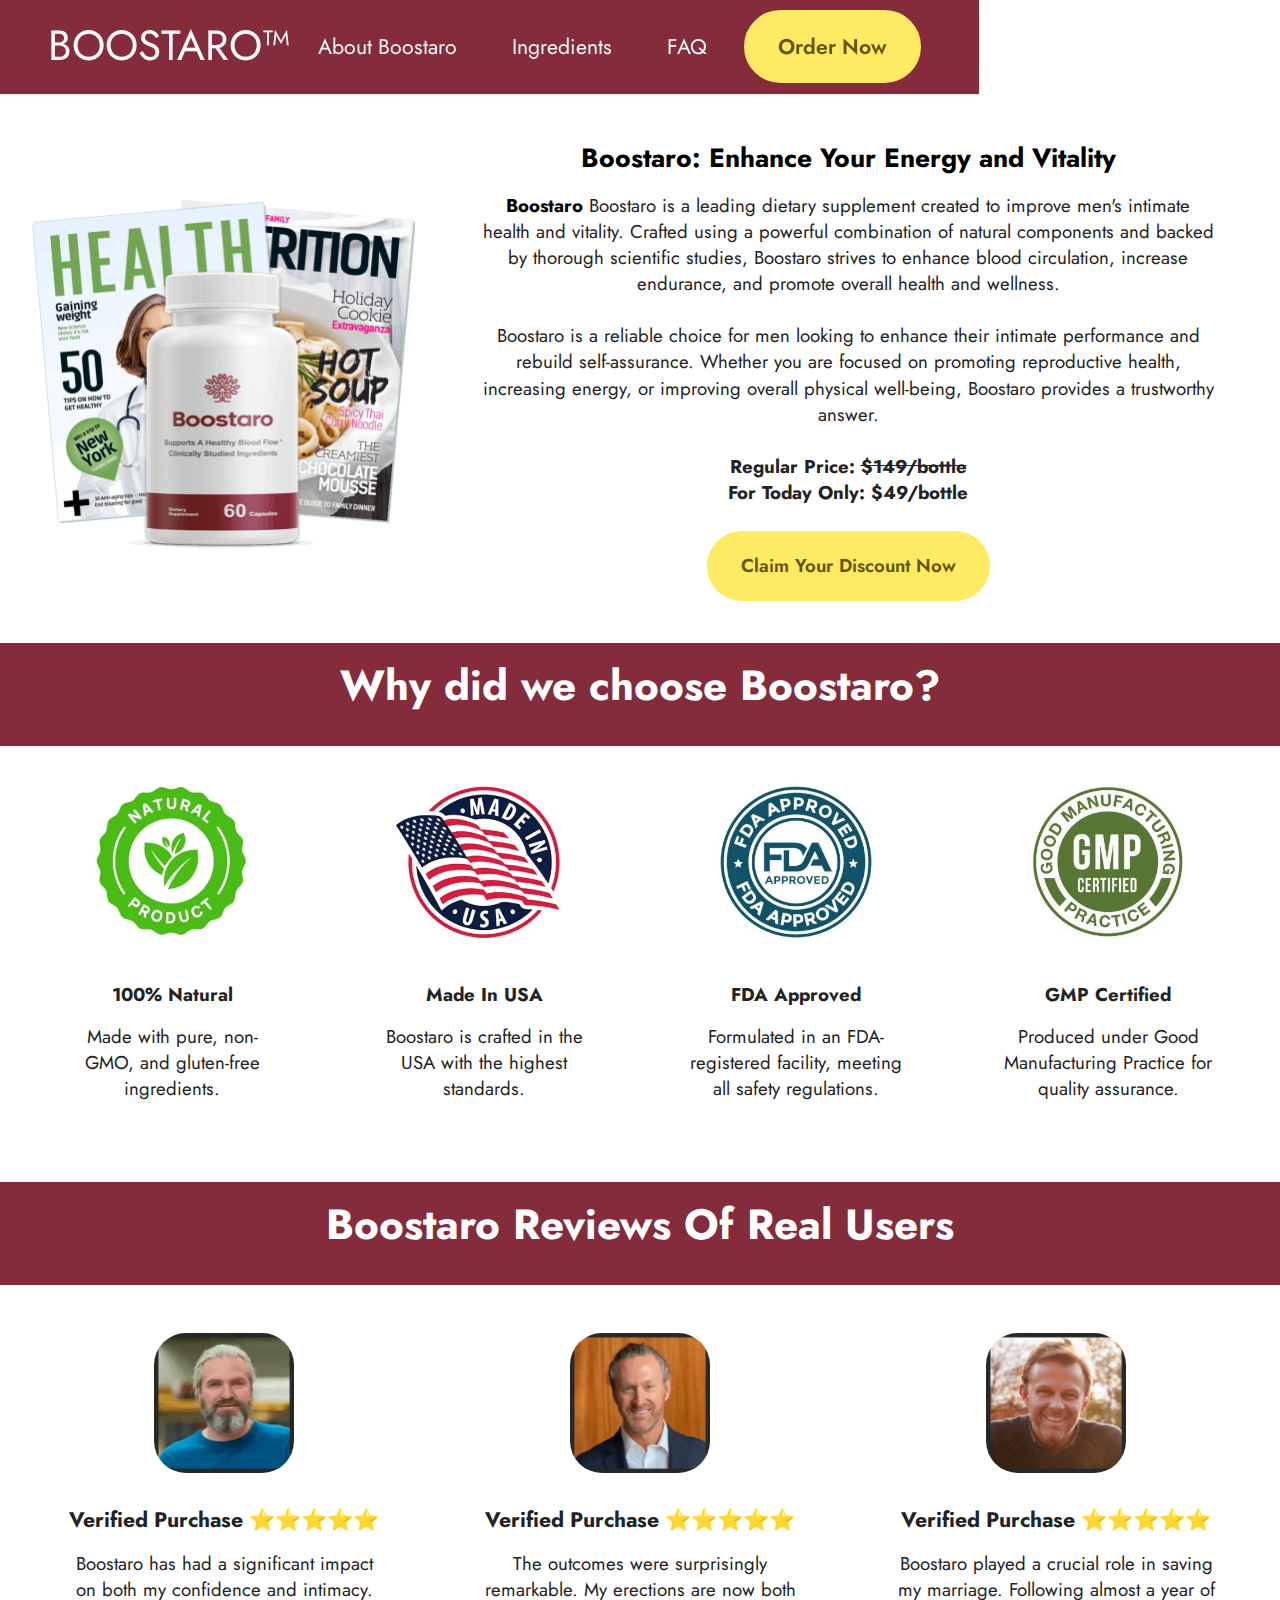
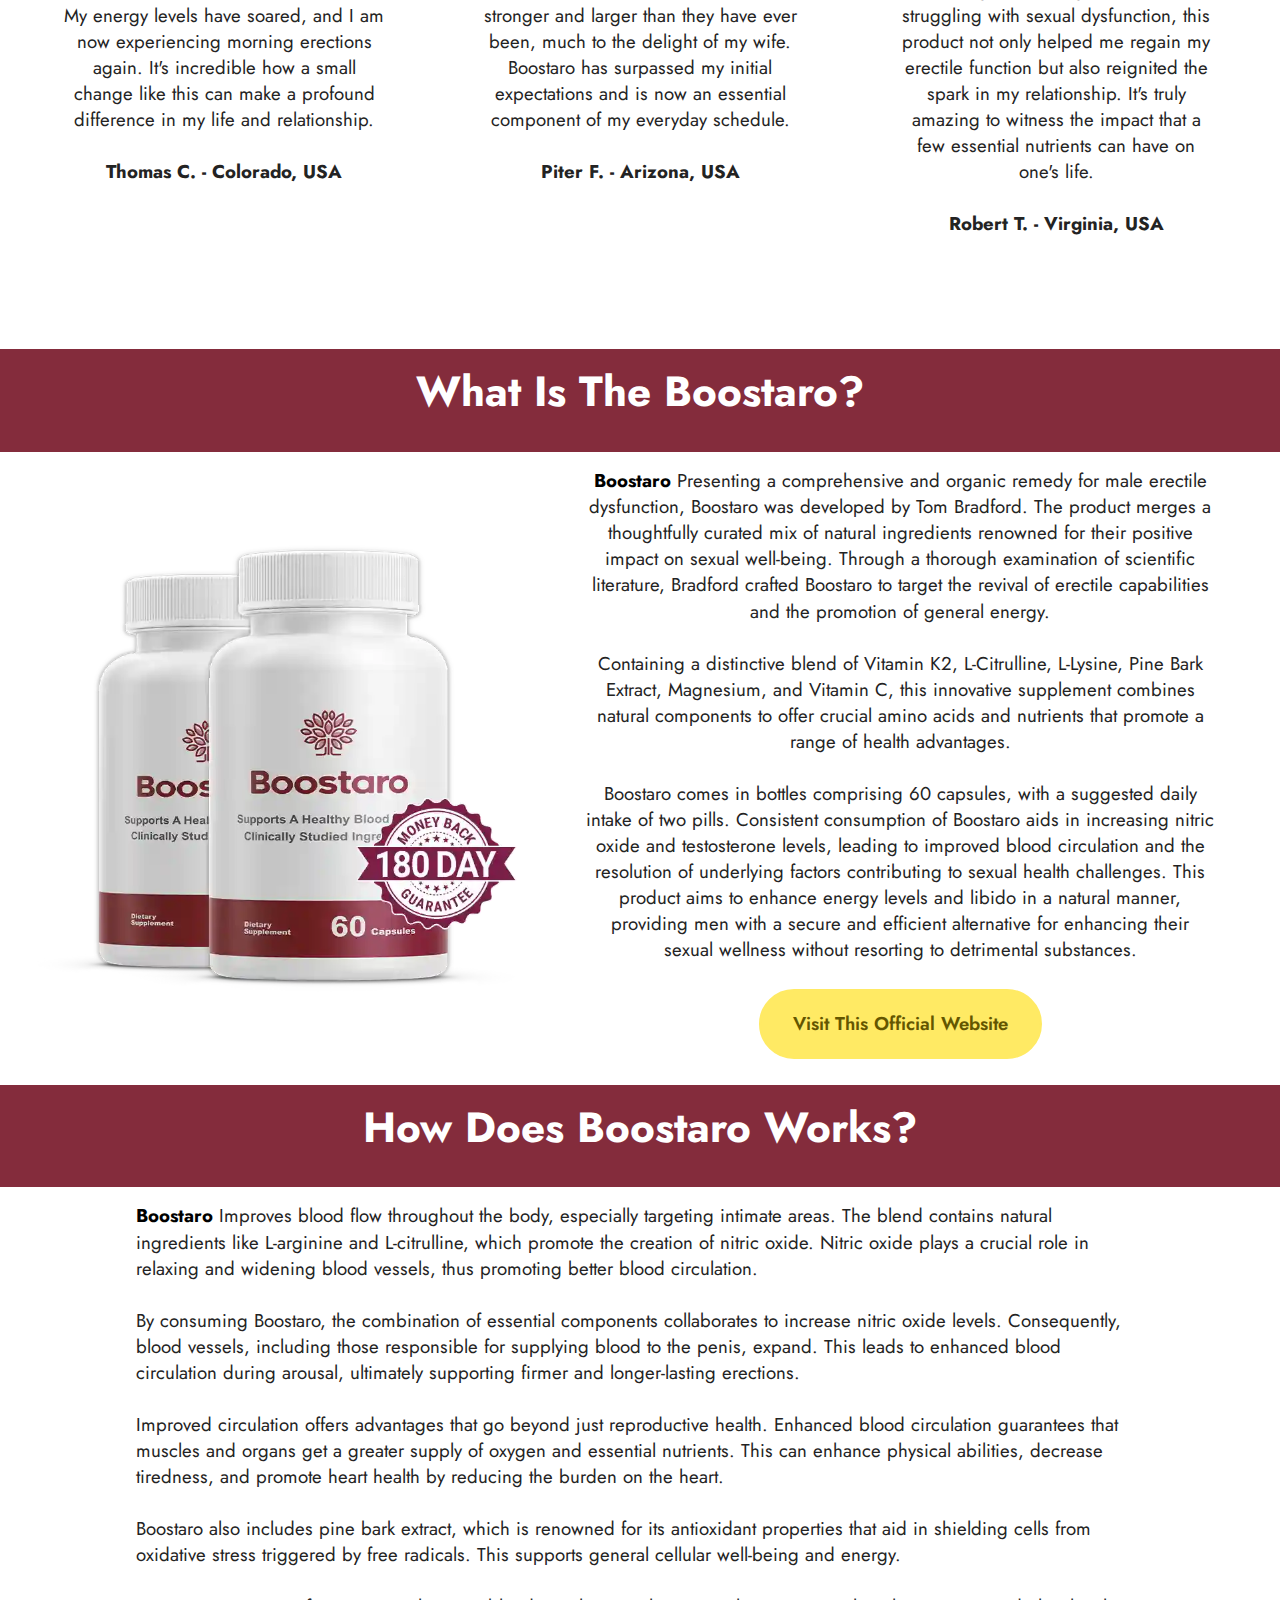
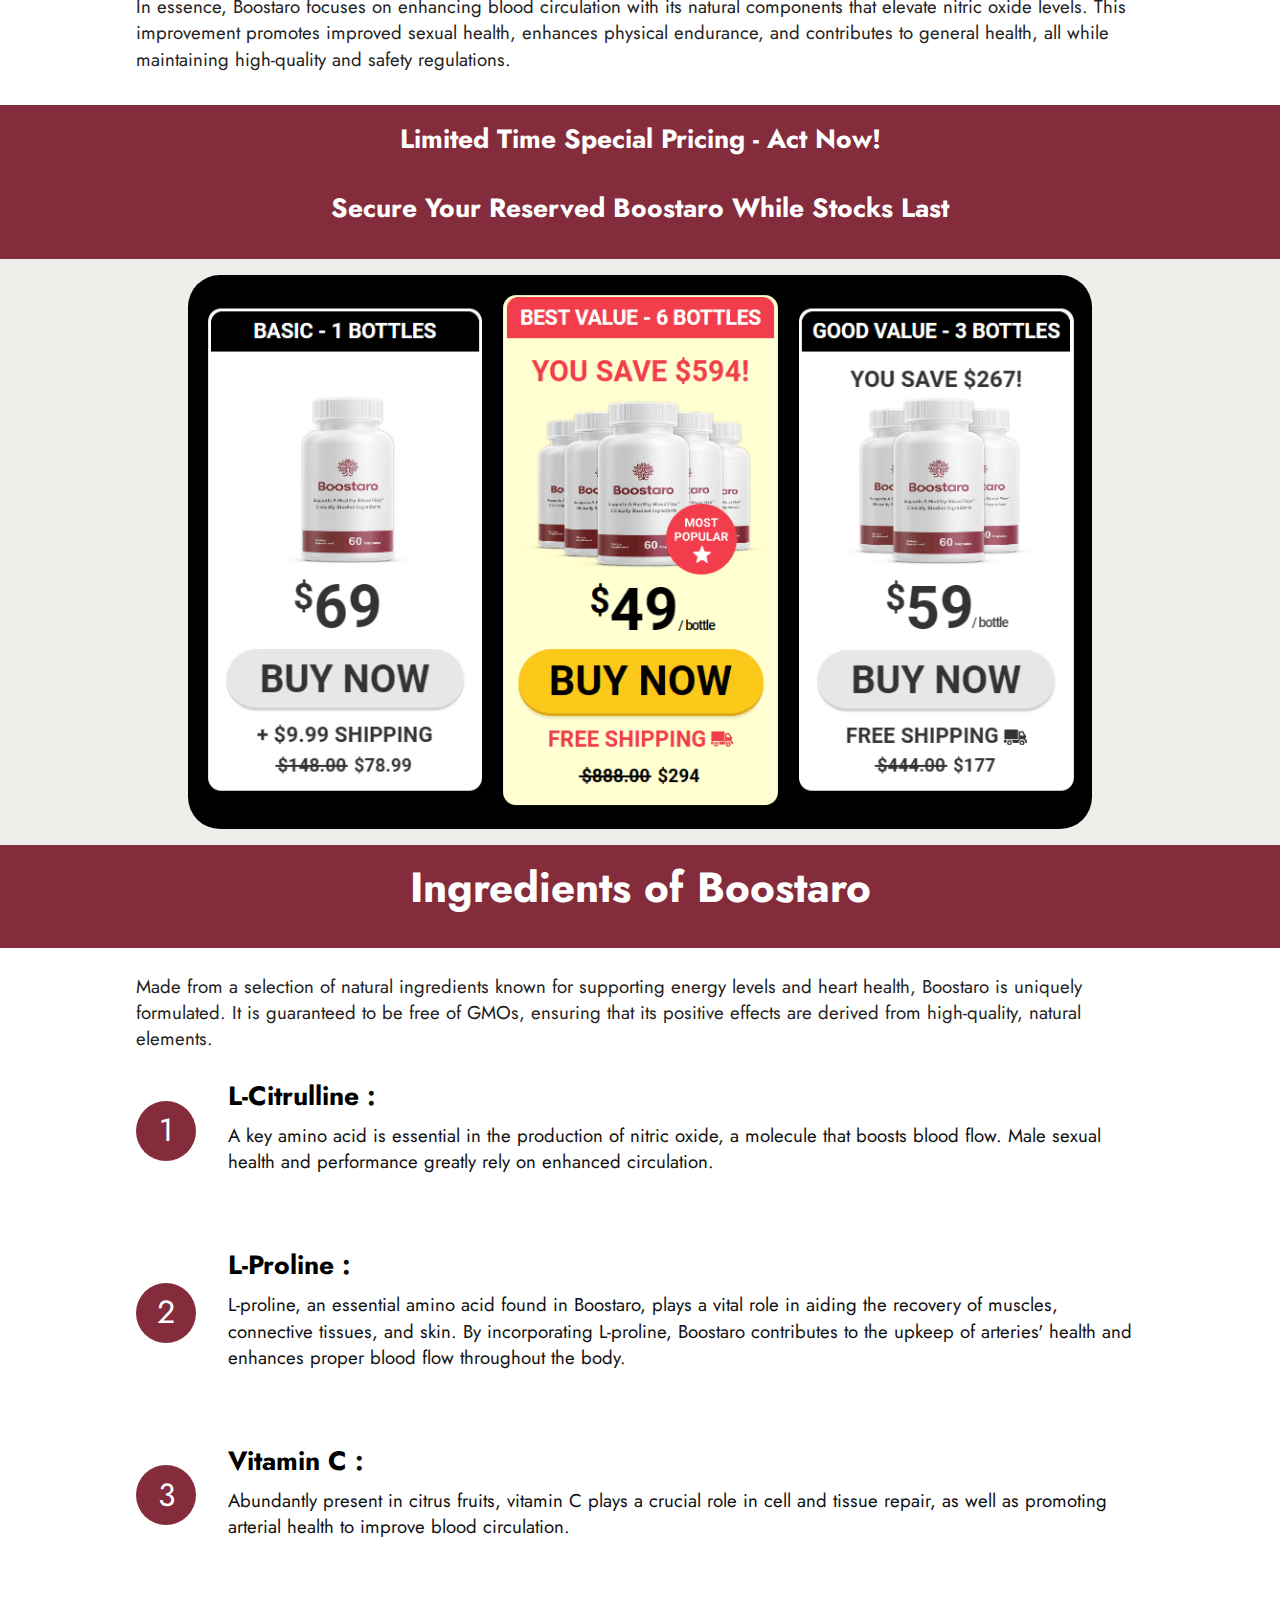
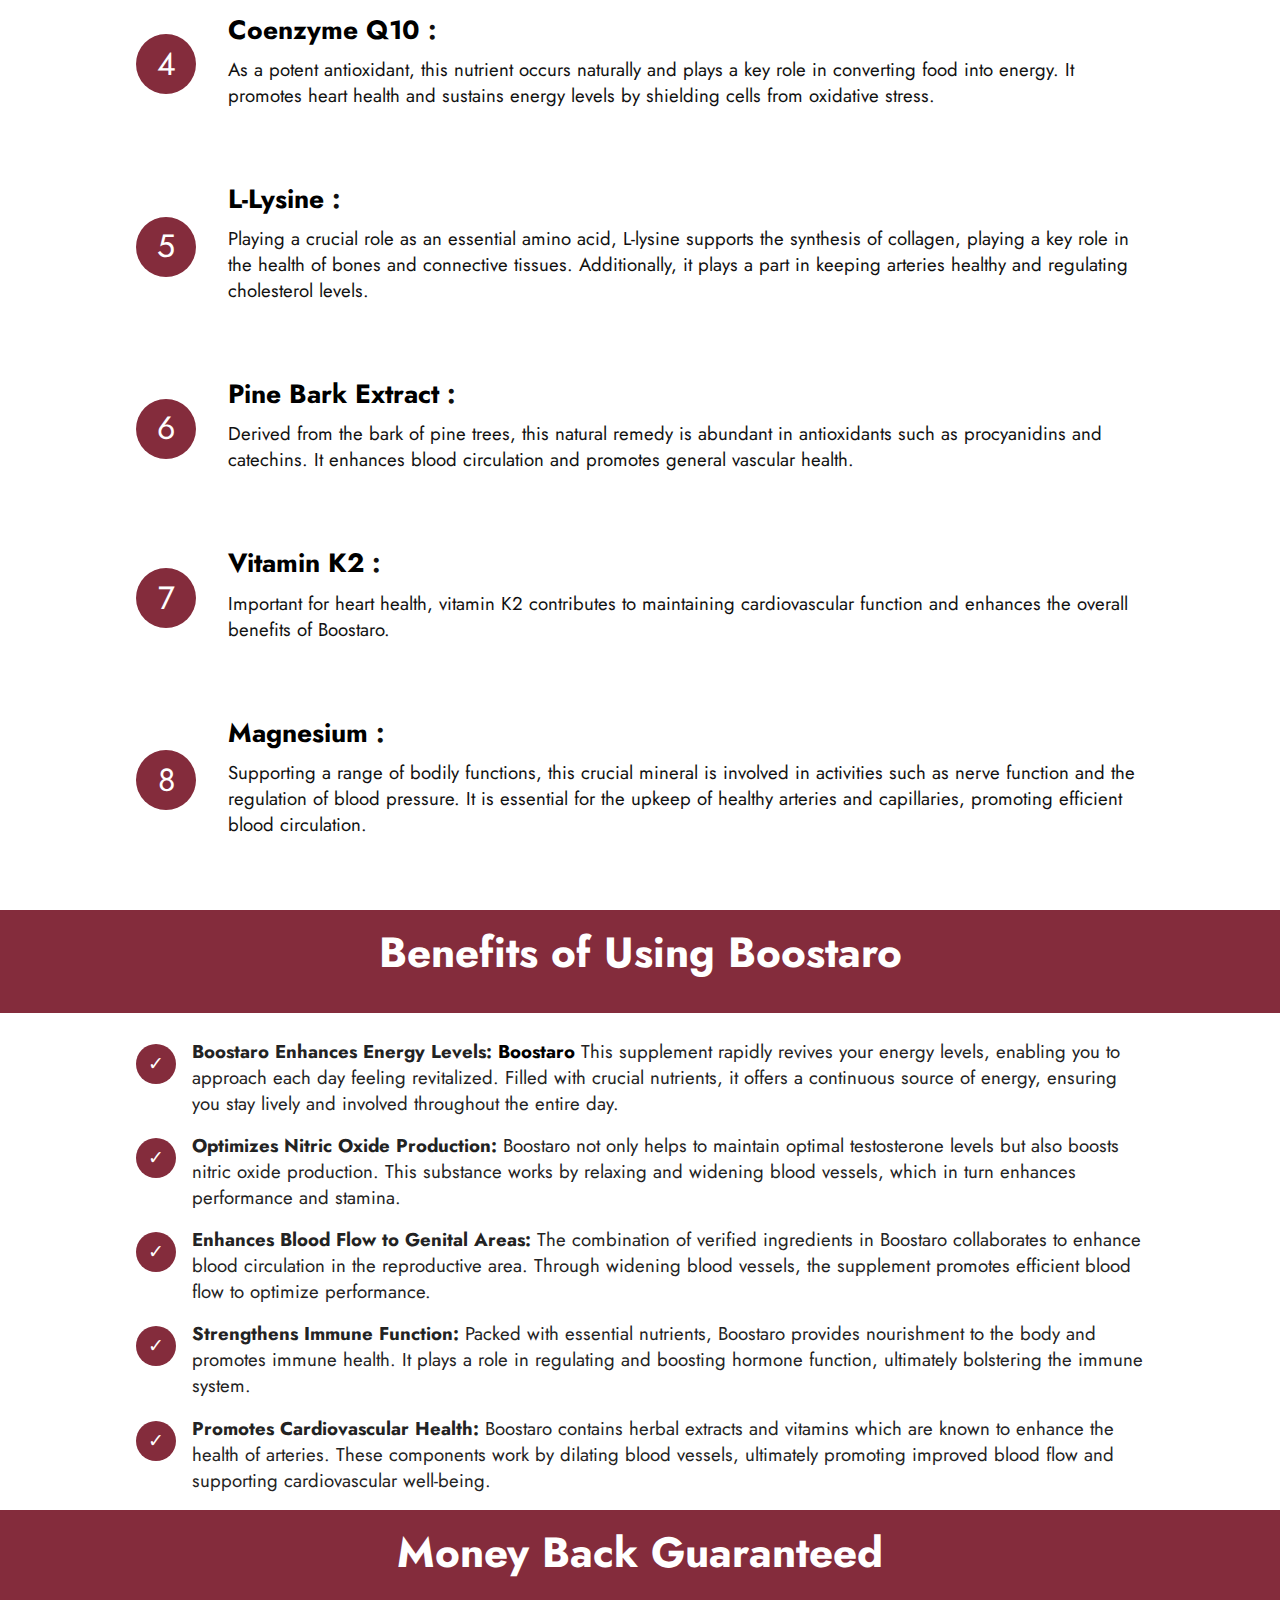
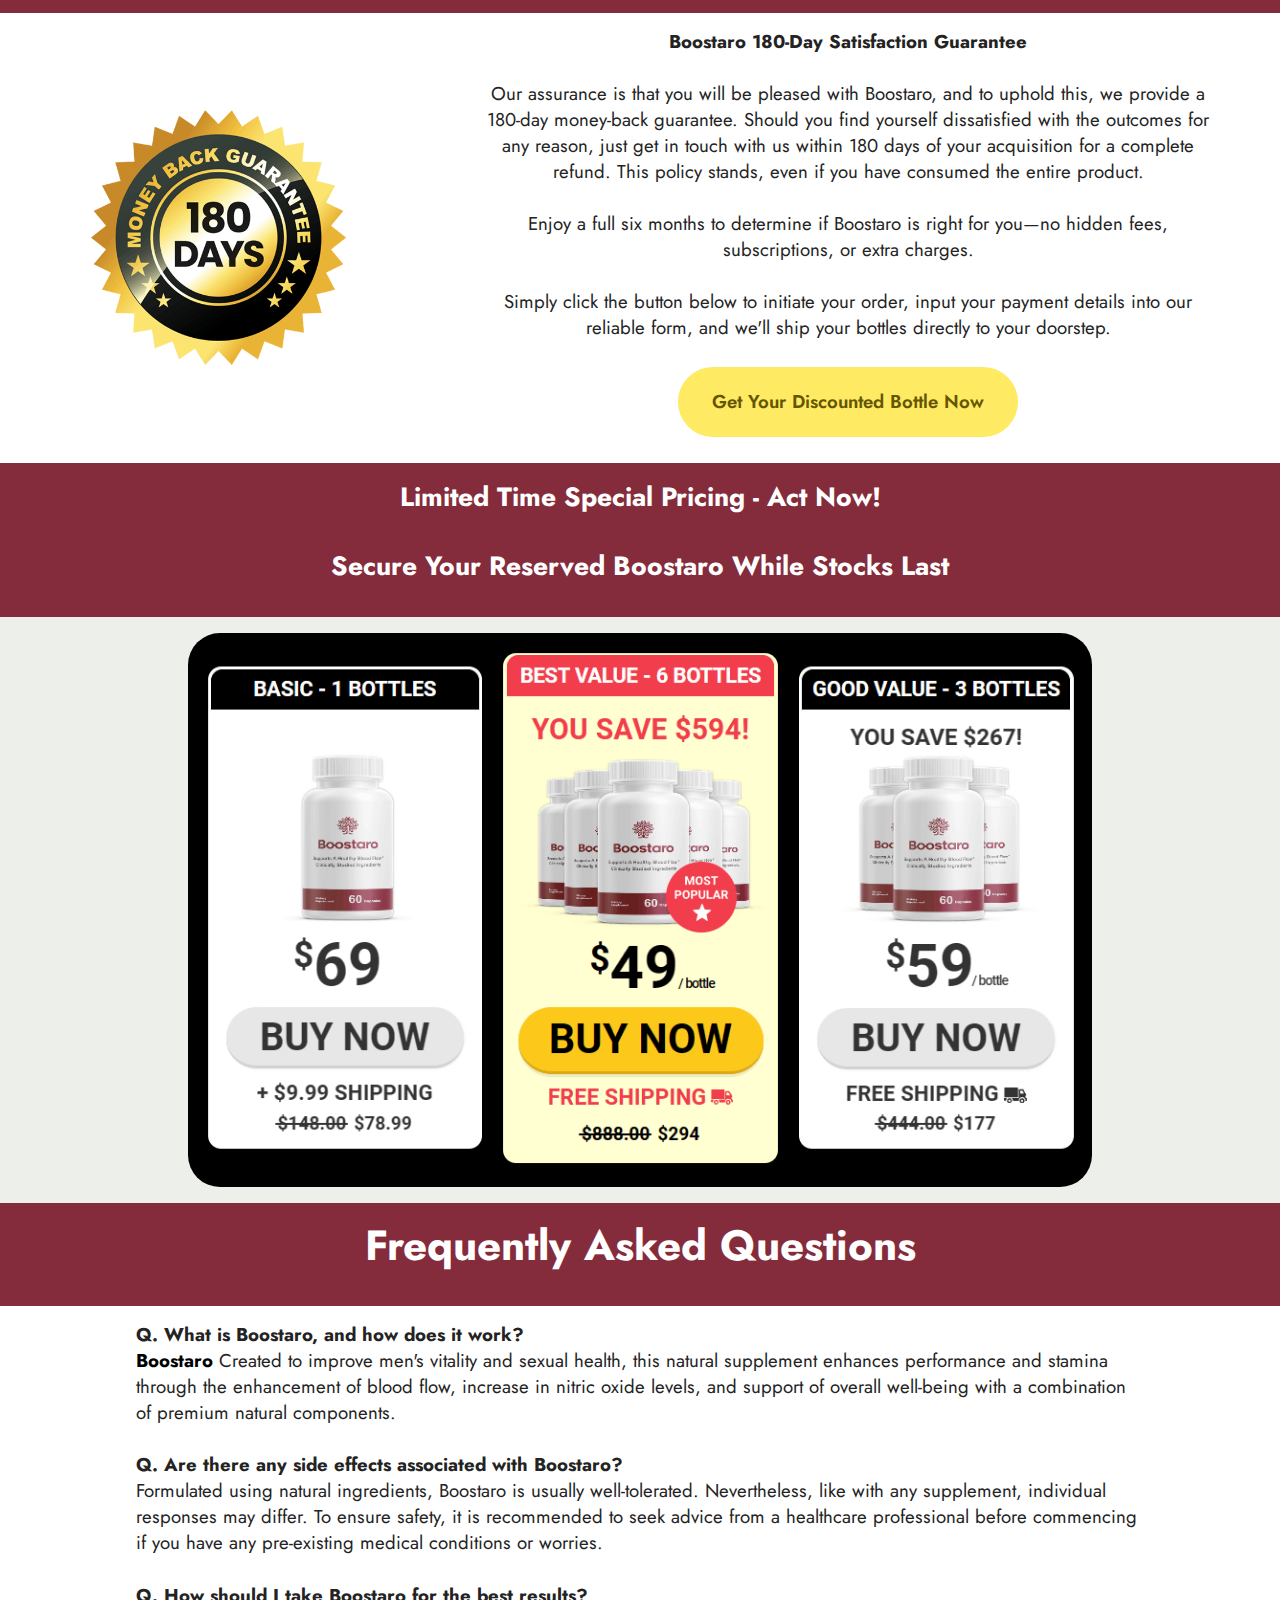
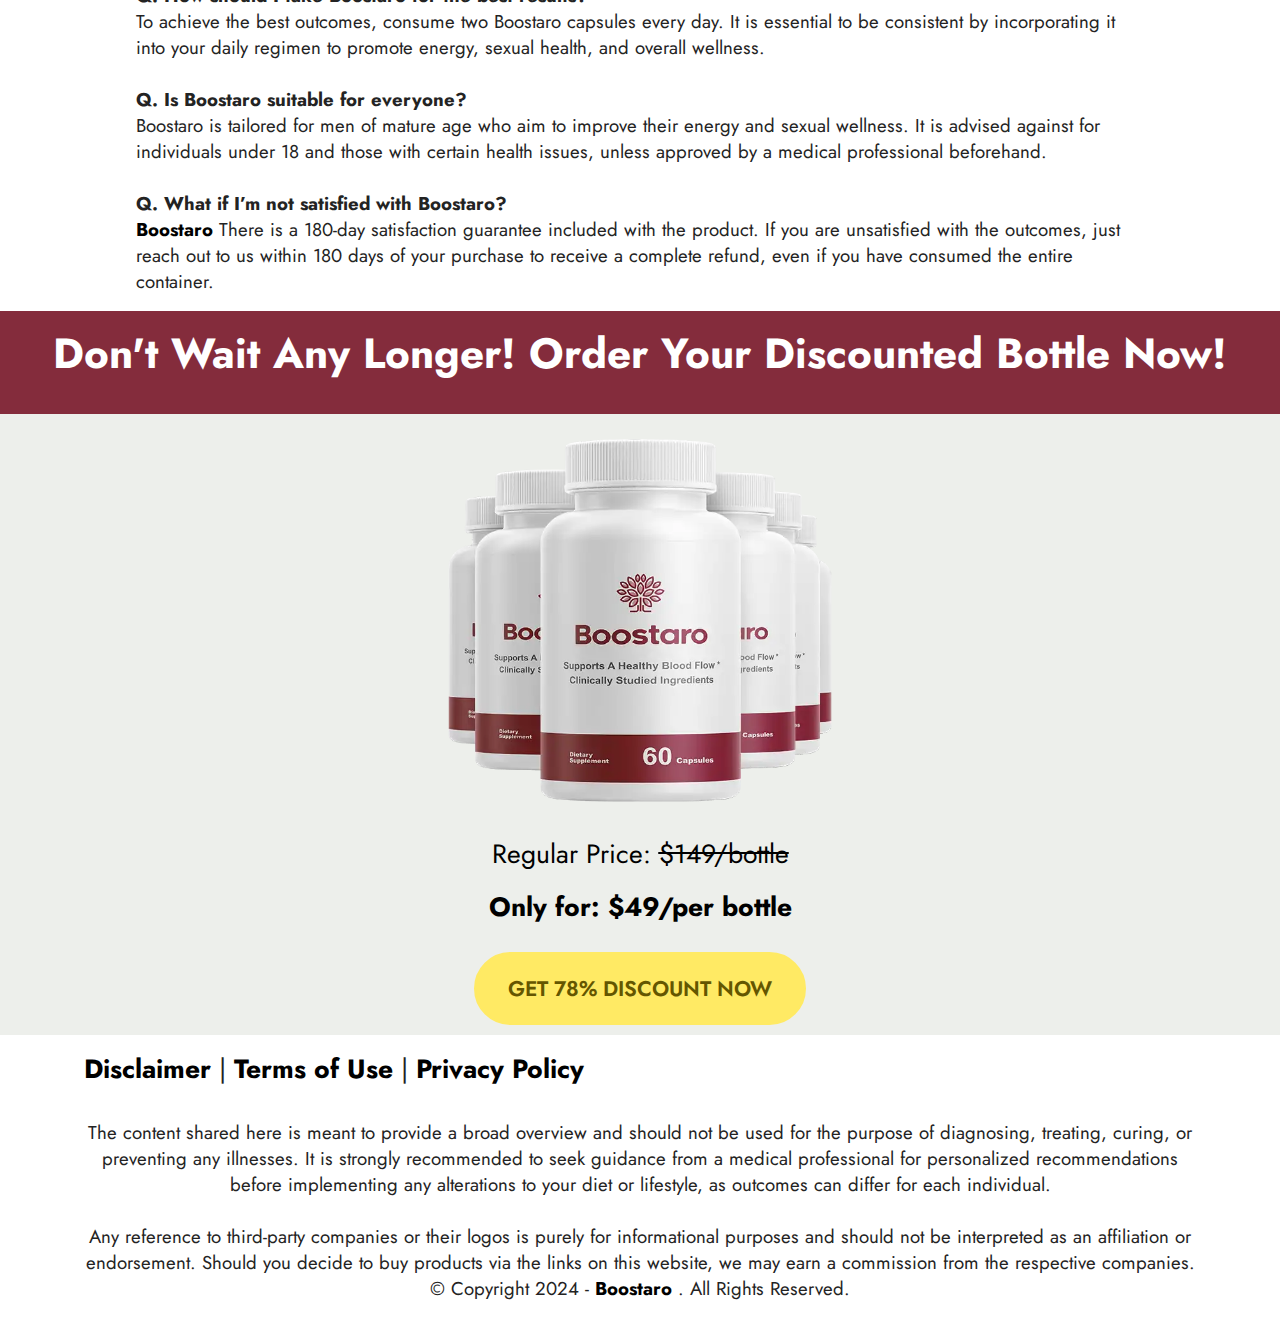
==== index.html @ 6abe4020 "Add files via upload" ====
<!DOCTYPE html>
<html lang="en-US">
 <head>
  
  <meta charset="utf-8"/>
  <meta content="IE=edge" http-equiv="X-UA-Compatible"/>
  <meta content="width=device-width, initial-scale=1, minimum-scale=1" name="viewport"/>
  <link href="assets/images/boostaro-supplement-1.webp" rel="shortcut icon" type="image/x-icon"/>
  <meta content="Boostaro® is a natural supplement designed to enhance men's sexual performance. Buy now with confidence your purchase is backed by a 100% money-back guarantee." name="description"/>
  <meta name="msvalidate.01" content="8F3F7891FD71C36701E3EA1CCD046CC5" />
  <meta name="google-site-verification" content="KNgZCDuDso5yqFQIdQHjaf1iaFaMuTITxQ6dmg64-9w" />
  <title>
   Boostaro™ (Official Website) | 100% Natural – Save 80% Today
  </title>
  <link href="assets\css\mobirise2.css" rel="stylesheet"/>
  <link href="assets\css\bootstrap.min.css" rel="stylesheet"/>
  <link href="assets\css\bootstrap-grid.min.css" rel="stylesheet"/>
  <link href="assets\css\bootstrap-reboot.min.css" rel="stylesheet"/>
  <link href="assets\css\style.css" rel="stylesheet"/>
  <link href="assets\css\styles.css" rel="stylesheet"/>
  <link href="assets\css\style.css" rel="stylesheet"/>
  <link as="style" href="https://fonts.googleapis.com/css?family=Jost:100,200,300,400,500,600,700,800,900,100i,200i,300i,400i,500i,600i,700i,800i,900i&amp;display=swap" onload="this.onload=null;this.rel='stylesheet'" rel="preload"/>
  <noscript>
   <link href="assets\css\css" rel="stylesheet"/>
  </noscript>
  <link as="style" href="assets/mobirise/css/mbr-additional.css?v=Lh3kTj" rel="preload"/>
  <link href="assets\css\mbr-additional.css" rel="stylesheet" type="text/css"/>
  <script type="application/ld+json">
{
  "@context": "https://schema.org/", 
  "@type": "Product", 
  "name": "Boostaro",
  "image": "https://prohealth103.github.io/boostaro-sale/assets/images/boostaro-supplement-1.webp",
  "description": "Gluco6 is 100% pure and natural, crafted to promote overall well-being. Order now and take control of your health today!"
    "@type": "Brand",
    "name": "Boostaro"
  },
  "sku": "",
  "offers": {
    "@type": "Offer",
    "url": "https://prohealth103.github.io/boostaro-sale/",
    "priceCurrency": "USD",
    "price": "69",
    "priceValidUntil": "2028-01-01",
    "availability": "https://schema.org/InStock",
    "itemCondition": "https://schema.org/NewCondition"
  },
  "aggregateRating": {
    "@type": "AggregateRating",
    "ratingValue": "5",
    "bestRating": "5",
    "worstRating": "4",
    "ratingCount": "40790"
  }
}
{
  "@context": "https://schema.org",
  "@type": "Organization",
  "name": "Boostaro",
  "alternateName": "Boostaro Official Website",
  "url": "https://prohealth103.github.io/boostaro-sale/",
  "logo": "https://prohealth103.github.io/boostaro-sale/assets/images/boostaro-supplement-1.webp",
  "contactPoint": {
    "@type": "ContactPoint",
    "telephone": "1-800-888-8778",
    "contactType": "technical support",
    "contactOption": "TollFree",
    "areaServed": "US",
    "availableLanguage": "en"
  },
}
</script>

  
    <meta http-equiv="content-language" content="en-US">
<base href="">  
<link rel="canonical" href="https://prohealth103.github.io/boostaro-sale/" />
<meta name="robots" content="follow, index, max-snippet:-1, max-video-preview:-1, max-image-preview:large"/>
<meta property="og:type" content="website" />
<meta property="og:title" content="Boostaro™ (Official Website) | 100% Natural – Save 82% Today" />
<meta property="og:description" content="Boostaro® is a natural supplement that supports men’s sexual performance. Order now with a 100% money-back guarantee for complete confidence!" />
<meta property="og:url" content="https://prohealth103.github.io/boostaro-sale/" />
<meta property="og:image" content="https://prohealth103.github.io/boostaro-sale/assets/images/boostaro-supplement-1.webp" />
<meta property="og:site_name" content="Boostaro" />
      </meta>
     </meta>
    </html>
   </meta>
  </meta>
 </head>
 <body>
  <section class="menu menu2 cid-ucqXxzp51l" data-bs-version="5.1" id="Boostaro" once="menu">
   <nav class="navbar navbar-dropdown navbar-fixed-top navbar-expand-lg">
    <div class="container">
     <div class="navbar-brand">
      <span class="navbar-caption-wrap">
       <a class="navbar-caption text-white text-primary display-2" href="https://cctvprod.com/lbl1?iclid={gclid}">
        BOOSTARO™
        <br/>
       </a>
      </span>
     </div>
     <button aria-controls="navbarNavAltMarkup" aria-expanded="false" aria-label="Toggle navigation" class="navbar-toggler" data-bs-target="#navbarSupportedContent" data-bs-toggle="collapse" data-target="#navbarSupportedContent" data-toggle="collapse" type="button">
      <div class="hamburger">
       <span>
       </span>
       <span>
       </span>
       <span>
       </span>
       <span>
       </span>
      </div>
     </button>
     <div class="collapse navbar-collapse" id="navbarSupportedContent">
      <ul class="navbar-nav nav-dropdown" data-app-modern-menu="true">
       <li class="nav-item">
        <a class="nav-link link text-white text-primary display-4" href="index.html#What-Is-The-Boostaro?">
         About Boostaro
        </a>
       </li>
       <li class="nav-item">
        <a class="nav-link link text-white text-primary display-4" href="index.html#Ingredients">
         Ingredients
        </a>
       </li>
       <li class="nav-item">
        <a class="nav-link link text-white text-primary display-4" href="index.html#Boostaro-faq">
         FAQ
        </a>
       </li>
      </ul>
      <div class="navbar-buttons mbr-section-btn">
       <a class="btn btn-danger display-4" href="https://cctvprod.com/lbl1?iclid={gclid}">
        Order Now
       </a>
      </div>
     </div>
    </div>
   </nav>
  </section>
  <section class="header11 cid-ucqXB9Huy7" data-bs-version="5.1" id="Boostaro-">
   <div class="container">
    <div class="row justify-content-center">
     <div class="col-12 col-md-4 image-wrapper">
      <img alt="Boostaro" class="w-100" src="assets\images\boostaro-buy-770x708.png"/>
     </div>
     <div class="col-12 col-md">
      <div class="text-wrapper text-center">
       <h1 class="mbr-section-title mbr-fonts-style mb-3 display-5">
        <strong>
         Boostaro: Enhance Your Energy and Vitality
        </strong>
       </h1>
       <p class="mbr-text mbr-fonts-style display-7">
        <a class="text-primary" href="https://prohealth103.github.io/boostaro-sale/">
         <strong>
          Boostaro
         </strong>
        </a>
        Boostaro is a leading dietary supplement created to improve men's intimate health and vitality. Crafted using a powerful combination of natural components and backed by thorough scientific studies, Boostaro strives to enhance blood circulation, increase endurance, and promote overall health and wellness.
        <br/>
        <br/>
        Boostaro is a reliable choice for men looking to enhance their intimate performance and rebuild self-assurance. Whether you are focused on promoting reproductive health, increasing energy, or improving overall physical well-being, Boostaro provides a trustworthy answer.
        <br/>
        <strong>
         <br/>
         Regular Price:
         <strike>
          $149/bottle
         </strike>
         <br/>
         For Today Only: $49/bottle
        </strong>
        <br/>
       </p>
       <div class="mbr-section-btn mt-3">
        <a class="btn btn-danger display-7" href="https://cctvprod.com/lbl1?iclid={gclid}">
         Claim Your Discount Now
        </a>
       </div>
      </div>
     </div>
    </div>
   </div>
  </section>
  <section class="content4 cid-ucr43lqGJO" data-bs-version="5.1" id="Why-did-we-choose-Boostaro">
   <div class="container">
    <div class="row justify-content-center">
     <div class="title col-md-12 col-lg-12">
      <h3 class="mbr-section-title mbr-fonts-style align-center mb-4 display-2">
       <strong>
        Why did we choose Boostaro?
       </strong>
      </h3>
     </div>
    </div>
   </div>
  </section>
  <section class="gallery3 cid-ucr5mUnBLX" data-bs-version="5.1" id="Proven">
   <div class="container-fluid">
    <div class="row mt-4">
     <div class="item features-image сol-12 col-md-6 col-lg-3 active">
      <div class="item-wrapper">
       <div class="item-img">
        <img alt="100% Natural" data-bs-slide-to="0" data-slide-to="0" src="assets\images\natural-ingredients-1.webp"/>
       </div>
       <div class="item-content">
        <h6 class="item-subtitle mbr-fonts-style mt-1 display-7">
         <strong>
          100% Natural
         </strong>
        </h6>
        <p class="mbr-text mbr-fonts-style mt-3 display-7">
         Made with pure, non-GMO, and gluten-free ingredients.
        </p>
       </div>
      </div>
     </div>
     <div class="item features-image сol-12 col-md-6 col-lg-3">
      <div class="item-wrapper">
       <div class="item-img">
        <img alt="Made In USA" data-bs-slide-to="1" data-slide-to="1" src="assets\images\made-in-usa-1.webp"/>
       </div>
       <div class="item-content">
        <h6 class="item-subtitle mbr-fonts-style mt-1 display-7">
         <strong>
          Made In USA
         </strong>
        </h6>
        <p class="mbr-text mbr-fonts-style mt-3 display-7">
         Boostaro is crafted in the USA with the highest standards.
         <br/>
        </p>
       </div>
      </div>
     </div>
     <div class="item features-image сol-12 col-md-6 col-lg-3">
      <div class="item-wrapper">
       <div class="item-img">
        <img alt="FDA Approved" data-bs-slide-to="3" data-slide-to="3" src="assets\images\fda-approved-1.webp" title=""/>
       </div>
       <div class="item-content">
        <h6 class="item-subtitle mbr-fonts-style mt-1 display-7">
         <strong>
          FDA Approved
         </strong>
        </h6>
        <p class="mbr-text mbr-fonts-style mt-3 display-7">
         Formulated in an FDA-registered facility, meeting all safety regulations.
        </p>
       </div>
      </div>
     </div>
     <div class="item features-image сol-12 col-md-6 col-lg-3">
      <div class="item-wrapper">
       <div class="item-img">
        <img alt="GMP Certified" src="assets\images\gmp-certifie-500x300.jpg"/>
       </div>
       <div class="item-content">
        <h6 class="item-subtitle mbr-fonts-style mt-1 display-7">
         <strong style="">
          GMP Certified
         </strong>
        </h6>
        <p class="mbr-text mbr-fonts-style mt-3 display-7">
         Produced under Good Manufacturing Practice for quality assurance.
         <br/>
        </p>
       </div>
      </div>
     </div>
    </div>
   </div>
  </section>
  <section class="content4 cid-ucr73Z0TIn" data-bs-version="5.1" id="Boostaro-Reviews-Of-Real-Users">
   <div class="container">
    <div class="row justify-content-center">
     <div class="title col-md-12 col-lg-12">
      <h3 class="mbr-section-title mbr-fonts-style align-center mb-4 display-2">
       <strong>
        Boostaro Reviews Of Real Users
       </strong>
      </h3>
     </div>
    </div>
   </div>
  </section>
  <section class="clients2 cid-ukyGtqcphE" data-bs-version="5.1" id="Boostaro-reviews">
   <div class="container">
    <div class="row justify-content-center">
     <div class="item features-without-image mb-5 col-12 col-md-4">
      <div class="item-wrapper">
       <div class="img-wrapper">
        <img alt="Boostaro-review " src="assets\images\859b5d0e20c69f6774b90a968223ff66-1200.webp"/>
       </div>
       <div class="card-box align-center">
        <h5 class="card-title mbr-fonts-style mb-3 display-4">
         <strong>
          Verified Purchase ⭐⭐⭐⭐⭐
         </strong>
        </h5>
        <p class="mbr-text mbr-fonts-style mb-4 display-7">
         Boostaro has had a significant impact on both my confidence and intimacy. My energy levels have soared, and I am now experiencing morning erections again. It's incredible how a small change like this can make a profound difference in my life and relationship.
         <br/>
         <br/>
         <strong>
          Thomas C. - Colorado, USA
         </strong>
         <br/>
        </p>
       </div>
      </div>
     </div>
     <div class="item features-without-image mb-5 col-12 col-md-4">
      <div class="item-wrapper">
       <div class="img-wrapper">
        <img alt="Boostaro-review" src="assets\images\1f58af49df2ae5e74de03225ce35f0fe-1200.webp"/>
       </div>
       <div class="card-box align-center">
        <h5 class="card-title mbr-fonts-style mb-3 display-4">
         <strong>
          Verified Purchase ⭐⭐⭐⭐⭐
         </strong>
        </h5>
        <p class="mbr-text mbr-fonts-style mb-4 display-7">
         The outcomes were surprisingly remarkable. My erections are now both stronger and larger than they have ever been, much to the delight of my wife. Boostaro has surpassed my initial expectations and is now an essential component of my everyday schedule.
         <br/>
         <br/>
         <strong>
          Piter F. - Arizona, USA
         </strong>
         <br/>
        </p>
       </div>
      </div>
     </div>
     <div class="item features-without-image mb-5 col-12 col-md-4">
      <div class="item-wrapper">
       <div class="img-wrapper">
        <img alt="Boostaro-reviews" src="assets\images\f9b6ce2bbaa33dbdeef2f13c0687a4d1-1200.webp"/>
       </div>
       <div class="card-box align-center">
        <h5 class="card-title mbr-fonts-style mb-3 display-4">
         <strong>
          Verified Purchase ⭐⭐⭐⭐⭐
         </strong>
        </h5>
        <p class="mbr-text mbr-fonts-style mb-4 display-7">
         Boostaro played a crucial role in saving my marriage. Following almost a year of struggling with sexual dysfunction, this product not only helped me regain my erectile function but also reignited the spark in my relationship. It's truly amazing to witness the impact that a few essential nutrients can have on one's life.
         <br/>
         <br/>
         <strong>
          Robert T. - Virginia, USA
         </strong>
         <br/>
        </p>
       </div>
      </div>
     </div>
    </div>
   </div>
  </section>
  <section class="content4 cid-ucr75cDxjt" data-bs-version="5.1" id="What-Is-The-Boostaro?">
   <div class="container">
    <div class="row justify-content-center">
     <div class="title col-md-12 col-lg-12">
      <h3 class="mbr-section-title mbr-fonts-style align-center mb-4 display-2">
       <strong>
        What Is The Boostaro?
       </strong>
      </h3>
     </div>
    </div>
   </div>
  </section>
  <section class="header11 cid-ucr7V87bn4" data-bs-version="5.1" id="what-is-Boostaro">
   <div class="container">
    <div class="row justify-content-center">
     <div class="col-12 col-md-5 image-wrapper">
      <img alt="what is Boostaro ?" class="w-100" src="assets\images\boostaro-supplement.webp"/>
     </div>
     <div class="col-12 col-md">
      <div class="text-wrapper text-center">
       <p class="mbr-text mbr-fonts-style display-7">
        <a class="text-primary" href="https://prohealth103.github.io/boostaro-sale/">
         <strong>
          Boostaro
         </strong>
        </a>
        Presenting a comprehensive and organic remedy for male erectile dysfunction, Boostaro was developed by Tom Bradford. The product merges a thoughtfully curated mix of natural ingredients renowned for their positive impact on sexual well-being. Through a thorough examination of scientific literature, Bradford crafted Boostaro to target the revival of erectile capabilities and the promotion of general energy.
        <br/>
        <br/>
        Containing a distinctive blend of Vitamin K2, L-Citrulline, L-Lysine, Pine Bark Extract, Magnesium, and Vitamin C, this innovative supplement combines natural components to offer crucial amino acids and nutrients that promote a range of health advantages.
        <br/>
        <br/>
        Boostaro comes in bottles comprising 60 capsules, with a suggested daily intake of two pills. Consistent consumption of Boostaro aids in increasing nitric oxide and testosterone levels, leading to improved blood circulation and the resolution of underlying factors contributing to sexual health challenges. This product aims to enhance energy levels and libido in a natural manner, providing men with a secure and efficient alternative for enhancing their sexual wellness without resorting to detrimental substances.
        <br/>
       </p>
       <div class="mbr-section-btn mt-3">
        <a class="btn btn-danger display-7" href="https://cctvprod.com/lbl1?iclid={gclid}">
         Visit This Official Website
        </a>
       </div>
      </div>
     </div>
    </div>
   </div>
  </section>
  <section class="content4 cid-ucr8p9y15x" data-bs-version="5.1" id="How-Does-Boostaro-Works">
   <div class="container">
    <div class="row justify-content-center">
     <div class="title col-md-12 col-lg-12">
      <h3 class="mbr-section-title mbr-fonts-style align-center mb-4 display-2">
       <strong>
        How Does Boostaro Works?
       </strong>
      </h3>
     </div>
    </div>
   </div>
  </section>
  <section class="content5 cid-ucr8S3sojN" data-bs-version="5.1" id="work-Boostaro">
   <div class="container">
    <div class="row justify-content-center">
     <div class="col-md-12 col-lg-10">
      <p class="mbr-text mbr-fonts-style display-7">
       <a class="text-primary" href="https://prohealth103.github.io/boostaro-sale/">
        <strong>
         Boostaro
        </strong>
       </a>
       Improves blood flow throughout the body, especially targeting intimate areas. The blend contains natural ingredients like L-arginine and L-citrulline, which promote the creation of nitric oxide. Nitric oxide plays a crucial role in relaxing and widening blood vessels, thus promoting better blood circulation.
       <br/>
       <br/>
       By consuming Boostaro, the combination of essential components collaborates to increase nitric oxide levels. Consequently, blood vessels, including those responsible for supplying blood to the penis, expand. This leads to enhanced blood circulation during arousal, ultimately supporting firmer and longer-lasting erections.
       <br/>
       <br/>
       Improved circulation offers advantages that go beyond just reproductive health. Enhanced blood circulation guarantees that muscles and organs get a greater supply of oxygen and essential nutrients. This can enhance physical abilities, decrease tiredness, and promote heart health by reducing the burden on the heart.
       <br/>
       <br/>
       Boostaro also includes pine bark extract, which is renowned for its antioxidant properties that aid in shielding cells from oxidative stress triggered by free radicals. This supports general cellular well-being and energy.
       <br/>
       <br/>
       In essence, Boostaro focuses on enhancing blood circulation with its natural components that elevate nitric oxide levels. This improvement promotes improved sexual health, enhances physical endurance, and contributes to general health, all while maintaining high-quality and safety regulations.
       <br/>
      </p>
     </div>
    </div>
   </div>
  </section>
  <section class="content4 cid-ucr937ed7r" data-bs-version="5.1" id="Boostaro-pricing1">
   <div class="container">
    <div class="row justify-content-center">
     <div class="title col-md-12 col-lg-12">
      <h3 class="mbr-section-title mbr-fonts-style align-center mb-4 display-5">
       <strong>
        Limited Time Special Pricing - Act Now!
       </strong>
      </h3>
      <h4 class="mbr-section-subtitle align-center mbr-fonts-style mb-4 display-5">
       <strong>
        Secure Your Reserved Boostaro While Stocks Last
       </strong>
      </h4>
     </div>
    </div>
   </div>
  </section>
  <section class="image3 cid-ucr9mXDkPq" data-bs-version="5.1" id="Boostaro-order-now">
   <div class="container-fluid">
    <div class="row justify-content-center">
     <div class="col-12 col-lg-9">
      <div class="image-wrapper">
       <a href="https://cctvprod.com/lbl1?iclid={gclid}">
        <img alt="Boostaro pricing" src="assets\images\boostaro-price-944x579.png"/>
       </a>
      </div>
     </div>
    </div>
   </div>
  </section>
  <section class="content4 cid-ucr9JmJvWJ" data-bs-version="5.1" id="Ingredients-of-Boostaro">
   <div class="container">
    <div class="row justify-content-center">
     <div class="title col-md-12 col-lg-12">
      <h3 class="mbr-section-title mbr-fonts-style align-center mb-4 display-2">
       <strong>
        Ingredients of Boostaro
       </strong>
      </h3>
     </div>
    </div>
   </div>
  </section>
  <section class="content6 cid-ukz7hEcmmR" data-bs-version="5.1" id="Ingredients-">
   <div class="container">
    <div class="row justify-content-center">
     <div class="col-md-12 col-lg-10">
      <hr class="line"/>
      <p class="mbr-text align-center mbr-fonts-style my-4 display-7">
       Made from a selection of natural ingredients known for supporting energy levels and heart health, Boostaro is uniquely formulated. It is guaranteed to be free of GMOs, ensuring that its positive effects are derived from high-quality, natural elements.
      </p>
      <hr class="line"/>
     </div>
    </div>
   </div>
  </section>
  <section class="features20 cid-ucr9RiyeoS" data-bs-version="5.1" id="Ingredients">
   <div class="container">
    <div class="row justify-content-center">
     <div class="col-12 col-md-10">
      <div class="item mbr-flex">
       <div class="icon-box">
        <span class="step-number mbr-fonts-style display-5">
         1
        </span>
       </div>
       <div class="text-box">
        <h4 class="icon-title card-title mbr-black mbr-fonts-style display-5">
         <strong>
          <a class="text-primary" href="https://www.webmd.com/vitamins/ai/ingredientmono-1245/l-citrulline#:~:text=Reviews%20(29)-,Overview,the%20Latin%20term%20for%20watermelon." target="_blank">
           <b>
            L-Citrulline
           </b>
          </a>
          :
         </strong>
        </h4>
        <h5 class="icon-text mbr-black mbr-fonts-style display-7">
         <div>
         </div>
         <div>
         </div>
         <div>
          A key amino acid is essential in the production of nitric oxide, a molecule that boosts blood flow. Male sexual health and performance greatly rely on enhanced circulation.
         </div>
         <div>
         </div>
        </h5>
       </div>
      </div>
      <div class="item mbr-flex">
       <div class="icon-box">
        <span class="step-number mbr-fonts-style display-5">
         2
        </span>
       </div>
       <div class="text-box">
        <h4 class="icon-title card-title mbr-black mbr-fonts-style display-5">
         <strong>
          <a class="text-primary" href="https://www.webmd.com/vitamins/ai/ingredientmono-1620/proline" target="_blank">
           <b>
            L-Proline
           </b>
          </a>
          :
         </strong>
        </h4>
        <h5 class="icon-text mbr-black mbr-fonts-style display-7">
         L-proline, an essential amino acid found in Boostaro, plays a vital role in aiding the recovery of muscles, connective tissues, and skin. By incorporating L-proline, Boostaro contributes to the upkeep of arteries' health and enhances proper blood flow throughout the body.
        </h5>
       </div>
      </div>
      <div class="item mbr-flex">
       <div class="icon-box">
        <span class="step-number mbr-fonts-style display-5">
         3
        </span>
       </div>
       <div class="text-box">
        <h4 class="icon-title card-title mbr-black mbr-fonts-style display-5">
         <strong>
          <a class="text-primary" href="https://www.nhs.uk/conditions/vitamins-and-minerals/vitamin-c/" target="_blank">
           <b>
            Vitamin C
           </b>
          </a>
          :
         </strong>
        </h4>
        <h5 class="icon-text mbr-black mbr-fonts-style display-7">
         Abundantly present in citrus fruits, vitamin C plays a crucial role in cell and tissue repair, as well as promoting arterial health to improve blood circulation.
        </h5>
       </div>
      </div>
      <div class="item mbr-flex">
       <div class="icon-box">
        <span class="step-number mbr-fonts-style display-5">
         4
        </span>
       </div>
       <div class="text-box">
        <h4 class="icon-title card-title mbr-black mbr-fonts-style display-5">
         <strong>
          <a class="text-primary" href="https://www.webmd.com/diet/supplement-guide-coenzymeq10-coq10" target="_blank">
           <b>
            Coenzyme Q10
           </b>
          </a>
          :
         </strong>
        </h4>
        <h5 class="icon-text mbr-black mbr-fonts-style display-7">
         As a potent antioxidant, this nutrient occurs naturally and plays a key role in converting food into energy. It promotes heart health and sustains energy levels by shielding cells from oxidative stress.
        </h5>
       </div>
      </div>
      <div class="item mbr-flex">
       <div class="icon-box">
        <span class="step-number mbr-fonts-style display-5">
         5
        </span>
       </div>
       <div class="text-box">
        <h4 class="icon-title card-title mbr-black mbr-fonts-style display-5">
         <strong>
          <a class="text-primary" href="https://www.webmd.com/vitamins/ai/ingredientmono-237/lysine" target="_blank">
           <b>
            L-Lysine
           </b>
          </a>
          :
         </strong>
        </h4>
        <h5 class="icon-text mbr-black mbr-fonts-style display-7">
         Playing a crucial role as an essential amino acid, L-lysine supports the synthesis of collagen, playing a key role in the health of bones and connective tissues. Additionally, it plays a part in keeping arteries healthy and regulating cholesterol levels.
        </h5>
       </div>
      </div>
      <div class="item mbr-flex">
       <div class="icon-box">
        <span class="step-number mbr-fonts-style display-5">
         6
        </span>
       </div>
       <div class="text-box">
        <h4 class="icon-title card-title mbr-black mbr-fonts-style display-5">
         <strong>
          <a class="text-primary" href="https://www.healthline.com/nutrition/pine-bark-extract" target="_blank">
           <b>
            Pine Bark Extract
           </b>
          </a>
          :
         </strong>
        </h4>
        <h5 class="icon-text mbr-black mbr-fonts-style display-7">
         Derived from the bark of pine trees, this natural remedy is abundant in antioxidants such as procyanidins and catechins. It enhances blood circulation and promotes general vascular health.
        </h5>
       </div>
      </div>
      <div class="item mbr-flex">
       <div class="icon-box">
        <span class="step-number mbr-fonts-style display-5">
         7
        </span>
       </div>
       <div class="text-box">
        <h4 class="icon-title card-title mbr-black mbr-fonts-style display-5">
         <strong>
          <a class="text-primary" href="https://www.webmd.com/vitamins-and-supplements/supplement-guide-vitamin-k" target="_blank">
           <b>
            Vitamin K2
           </b>
          </a>
          :
         </strong>
        </h4>
        <h5 class="icon-text mbr-black mbr-fonts-style display-7">
         Important for heart health, vitamin K2 contributes to maintaining cardiovascular function and enhances the overall benefits of Boostaro.
        </h5>
       </div>
      </div>
      <div class="item mbr-flex last">
       <div class="icon-box">
        <span class="step-number mbr-fonts-style display-5">
         8
        </span>
       </div>
       <div class="text-box">
        <h4 class="icon-title card-title mbr-black mbr-fonts-style display-5">
         <strong>
          <a class="text-primary" href="https://www.webmd.com/vitamins/ai/ingredientmono-998/magnesium" target="_blank">
           <b>
            Magnesium
           </b>
          </a>
          :
         </strong>
        </h4>
        <h5 class="icon-text mbr-black mbr-fonts-style display-7">
         Supporting a range of bodily functions, this crucial mineral is involved in activities such as nerve function and the regulation of blood pressure. It is essential for the upkeep of healthy arteries and capillaries, promoting efficient blood circulation.
        </h5>
       </div>
      </div>
     </div>
    </div>
   </div>
  </section>
  <section class="content4 cid-ucrb5pCcQN" data-bs-version="5.1" id="Benefits-of-Using-Boostaro">
   <div class="container">
    <div class="row justify-content-center">
     <div class="title col-md-12 col-lg-12">
      <h3 class="mbr-section-title mbr-fonts-style align-center mb-4 display-2">
       <strong>
        Benefits of Using Boostaro
       </strong>
      </h3>
     </div>
    </div>
   </div>
  </section>
  <section class="content8 cid-ucrbsrnjAN" data-bs-version="5.1" id="Benefits">
   <div class="container">
    <div class="row justify-content-center">
     <div class="counter-container col-md-12 col-lg-10">
      <div class="mbr-text mbr-fonts-style display-7">
       <div>
        <br/>
       </div>
       <ul>
        <li>
         <strong>
          Boostaro Enhances Energy Levels:
         </strong>
         <a class="text-primary" href="https://prohealth103.github.io/boostaro-sale/">
          <strong>
           Boostaro
          </strong>
         </a>
         This supplement rapidly revives your energy levels, enabling you to approach each day feeling revitalized. Filled with crucial nutrients, it offers a continuous source of energy, ensuring you stay lively and involved throughout the entire day.
        </li>
        <li>
         <strong style="font-size: calc(1.07rem + 0.13 * ((100vw - 62rem) / 25));">
          Optimizes Nitric Oxide Production:
         </strong>
         <span style="font-size: calc(1.07rem + 0.13 * ((100vw - 62rem) / 25));">
          Boostaro not only helps to maintain optimal testosterone levels but also boosts nitric oxide production. This substance works by relaxing and widening blood vessels, which in turn enhances performance and stamina.
         </span>
        </li>
        <li>
         <strong style="font-size: calc(1.07rem + 0.13 * ((100vw - 62rem) / 25));">
          Enhances Blood Flow to Genital Areas:
         </strong>
         <span style="font-size: calc(1.07rem + 0.13 * ((100vw - 62rem) / 25));">
          The combination of verified ingredients in Boostaro collaborates to enhance blood circulation in the reproductive area. Through widening blood vessels, the supplement promotes efficient blood flow to optimize performance.
         </span>
        </li>
        <li>
         <strong style="font-size: calc(1.07rem + 0.13 * ((100vw - 62rem) / 25));">
          Strengthens Immune Function:
         </strong>
         <span style="font-size: calc(1.07rem + 0.13 * ((100vw - 62rem) / 25));">
          Packed with essential nutrients, Boostaro provides nourishment to the body and promotes immune health. It plays a role in regulating and boosting hormone function, ultimately bolstering the immune system.
         </span>
        </li>
        <li>
         <strong style="font-size: calc(1.07rem + 0.13 * ((100vw - 62rem) / 25));">
          Promotes Cardiovascular Health:
         </strong>
         <span style="font-size: calc(1.07rem + 0.13 * ((100vw - 62rem) / 25));">
          Boostaro contains herbal extracts and vitamins which are known to enhance the health of arteries. These components work by dilating blood vessels, ultimately promoting improved blood flow and supporting cardiovascular well-being.
         </span>
        </li>
       </ul>
       <ul>
        <li>
         <strong>
         </strong>
        </li>
       </ul>
      </div>
     </div>
    </div>
   </div>
  </section>
  <section class="content4 cid-ucrbFirwCB" data-bs-version="5.1" id="Money-Back-Guaranteed">
   <div class="container">
    <div class="row justify-content-center">
     <div class="title col-md-12 col-lg-12">
      <h3 class="mbr-section-title mbr-fonts-style align-center mb-4 display-2">
       <strong>
        Money Back Guaranteed
       </strong>
      </h3>
     </div>
    </div>
   </div>
  </section>
  <section class="header11 cid-uiMiQVDbMs" data-bs-version="5.1" id="Boostaro-money-back">
   <div class="container">
    <div class="row justify-content-center">
     <div class="col-12 col-md-4 image-wrapper">
      <img alt="Boostaro money back guarantee " class="w-100" src="assets\images\untitled-design-46-680x450.png"/>
     </div>
     <div class="col-12 col-md">
      <div class="text-wrapper text-center">
       <p class="mbr-text mbr-fonts-style display-7">
        <strong>
         Boostaro 180-Day Satisfaction Guarantee
        </strong>
        <br/>
        <br/>
        Our assurance is that you will be pleased with Boostaro, and to uphold this, we provide a 180-day money-back guarantee. Should you find yourself dissatisfied with the outcomes for any reason, just get in touch with us within 180 days of your acquisition for a complete refund. This policy stands, even if you have consumed the entire product.
        <br/>
        <br/>
        Enjoy a full six months to determine if Boostaro is right for you—no hidden fees, subscriptions, or extra charges.
        <br/>
        <br/>
        Simply click the button below to initiate your order, input your payment details into our reliable form, and we'll ship your bottles directly to your doorstep.
        <br/>
       </p>
       <div class="mbr-section-btn mt-3">
        <a class="btn btn-danger display-7" href="https://cctvprod.com/lbl1?iclid={gclid}">
         Get Your Discounted Bottle Now
        </a>
       </div>
      </div>
     </div>
    </div>
   </div>
  </section>
  <section class="content4 cid-ucrcbIgAGI" data-bs-version="5.1" id="Boostaro-pricing2">
   <div class="container">
    <div class="row justify-content-center">
     <div class="title col-md-12 col-lg-12">
      <h3 class="mbr-section-title mbr-fonts-style align-center mb-4 display-5">
       <strong>
        Limited Time Special Pricing - Act Now!
       </strong>
      </h3>
      <h4 class="mbr-section-subtitle align-center mbr-fonts-style mb-4 display-5">
       <strong>
        Secure Your Reserved Boostaro While Stocks Last
       </strong>
      </h4>
     </div>
    </div>
   </div>
  </section>
  <section class="image3 cid-ucrcbXeT6L" data-bs-version="5.1" id="Boostaro-order-page">
   <div class="container-fluid">
    <div class="row justify-content-center">
     <div class="col-12 col-lg-9">
      <div class="image-wrapper">
       <a href="https://cctvprod.com/lbl1?iclid={gclid}">
        <img alt="Boostaro-pricing" src="assets\images\boostaro-price-944x579.png"/>
       </a>
      </div>
     </div>
    </div>
   </div>
  </section>
  <section class="content4 cid-ucrcBUQfa4" data-bs-version="5.1" id="Boostaro-faq">
   <div class="container">
    <div class="row justify-content-center">
     <div class="title col-md-12 col-lg-12">
      <h3 class="mbr-section-title mbr-fonts-style align-center mb-4 display-2">
       <strong>
        Frequently Asked Questions
       </strong>
      </h3>
     </div>
    </div>
   </div>
  </section>
  <section class="content5 cid-ucrcDvfXzP" data-bs-version="5.1" id="Frequently-Asked-Questions">
   <div class="container">
    <div class="row justify-content-center">
     <div class="col-md-12 col-lg-10">
      <p class="mbr-text mbr-fonts-style display-7">
       <strong>
        Q. What is Boostaro, and how does it work?
       </strong>
       <br/>
       <a class="text-primary" href="https://prohealth103.github.io/boostaro-sale/">
        <strong>
         Boostaro
        </strong>
       </a>
       Created to improve men's vitality and sexual health, this natural supplement enhances performance and stamina through the enhancement of blood flow, increase in nitric oxide levels, and support of overall well-being with a combination of premium natural components.
       <br/>
       <br/>
       <strong>
        Q. Are there any side effects associated with Boostaro?
       </strong>
       <br/>
       Formulated using natural ingredients, Boostaro is usually well-tolerated. Nevertheless, like with any supplement, individual responses may differ. To ensure safety, it is recommended to seek advice from a healthcare professional before commencing if you have any pre-existing medical conditions or worries.
       <br/>
       <br/>
       <strong>
        Q. How should I take Boostaro for the best results?
       </strong>
       <br/>
       To achieve the best outcomes, consume two Boostaro capsules every day. It is essential to be consistent by incorporating it into your daily regimen to promote energy, sexual health, and overall wellness.
       <br/>
       <br/>
       <strong>
        Q. Is Boostaro suitable for everyone?
       </strong>
       <br/>
       Boostaro is tailored for men of mature age who aim to improve their energy and sexual wellness. It is advised against for individuals under 18 and those with certain health issues, unless approved by a medical professional beforehand.
       <br/>
       <br/>
       <strong>
        Q. What if I’m not satisfied with Boostaro?
       </strong>
       <br/>
       <a class="text-primary" href="https://prohealth103.github.io/boostaro-sale/">
        <strong>
         Boostaro
        </strong>
       </a>
       There is a 180-day satisfaction guarantee included with the product. If you are unsatisfied with the outcomes, just reach out to us within 180 days of your purchase to receive a complete refund, even if you have consumed the entire container.
       <br/>
      </p>
     </div>
    </div>
   </div>
  </section>
  <section class="content4 cid-ucrgzaKu8P" data-bs-version="5.1" id="Boostaro-discounted">
   <div class="container">
    <div class="row justify-content-center">
     <div class="title col-md-12 col-lg-12">
      <h3 class="mbr-section-title mbr-fonts-style align-center mb-4 display-2">
       <strong>
        Don't Wait Any Longer! Order Your Discounted Bottle Now!
       </strong>
      </h3>
     </div>
    </div>
   </div>
  </section>
  <section class="image01 cid-ucrcEFhX9B" data-bs-version="5.1" id="Boostaro-discount">
   <div class="container">
    <div class="row justify-content-center">
     <div class="col-12 col-lg-4">
      <div class="image-wrapper mb-4">
       <img alt="Boostaro-Discounted-photo" class="w-100" src="assets\images\boostaro-best-value-pack.webp"/>
      </div>
      <h4 class="mbr-description mbr-fonts-style mb-3 align-center display-5">
       Regular Price:
       <s style="">
        <strike>
         $149/bottle
        </strike>
       </s>
      </h4>
      <p class="mbr-description mbr-fonts-style mb-0 align-center display-5">
       <strong>
        Only for: $49/per bottle
       </strong>
       <br/>
      </p>
     </div>
    </div>
   </div>
  </section>
  <section class="content11 cid-ucrcGSXp0R" data-bs-version="5.1" id="order-button">
   <div class="container">
    <div class="row justify-content-center">
     <div class="col-md-12 col-lg-10">
      <div class="mbr-section-btn align-center">
       <a class="btn btn-danger display-4" href="https://cctvprod.com/lbl1?iclid={gclid}">
        GET 78% DISCOUNT NOW
       </a>
      </div>
     </div>
    </div>
   </div>
  </section>
  <section class="content5 cid-ucrcISJYp3" data-bs-version="5.1" id="FDA">
   <div class="container">
    <div class="row justify-content-center">
     <div class="col-md-12 col-lg-11">
      <h4 class="mbr-section-subtitle mbr-fonts-style mb-4 display-5">
       <strong>
       </strong>
       <a class="text-primary" href="disclaimer.html#Disclaimer" style="font-weight: bold;">
        Disclaimer
       </a>
       |
       <strong>
        <a class="text-primary" href="terms-and-conditions.html#Terms-and-Condition">
         <b>
          Terms of Use
         </b>
        </a>
       </strong>
       |
       <a class="text-primary" href="privacy-policy.html#Privacy-Policy" style="font-weight: bold;">
        Privacy Policy
       </a>
      </h4>
      <p class="mbr-text mbr-fonts-style display-7">
       The content shared here is meant to provide a broad overview and should not be used for the purpose of diagnosing, treating, curing, or preventing any illnesses. It is strongly recommended to seek guidance from a medical professional for personalized recommendations before implementing any alterations to your diet or lifestyle, as outcomes can differ for each individual.
       <br/>
       <br/>
       Any reference to third-party companies or their logos is purely for informational purposes and should not be interpreted as an affiliation or endorsement. Should you decide to buy products via the links on this website, we may earn a commission from the respective companies.
       <br/>
      
        © Copyright 2024 -
        <strong>
         <a class="text-primary" href="https://cctvprod.com/lbl1?iclid={gclid}">
          <b>
           Boostaro
          </b>
         </a>
        </strong>
        . All Rights Reserved.
        <br/>
       </strong>
      </p>
     </div>
    </div>
   </div>
   <a class="hidden-link" href="https://boostaro.blisszip.com/">
   </a>
   <a class="hidden-link" href="https://boostaro--usa.us/">
   </a>
   <a class="hidden-link" href="https://boostaro--us.com/">
   </a>
   <a class="hidden-link" href="https://live-boostaro.com/">
   </a>
   <a class="hidden-link" href="https://live-boostaro.live/">
   </a>
   <a class="hidden-link" href="https://live-boostaro.us/">
   </a>
   <a class="hidden-link" href="https://live-getboostaro.us/">
   </a>
   <a class="hidden-link" href="https://en-getboostaro.com/">
   </a>
   <a class="hidden-link" href="https://en-live-boostaro.com/">
   </a>
   <a class="hidden-link" href="https://live-getboostaro.com/">
   </a>
   <a class="hidden-link" href="https://en-getboostaro.live/">
   </a>
   
   <a class="hidden-link" href="https://boostaro-offer.info/">
   </a>
   <a class="hidden-link" href="https://boostaro-offer.live/">
   </a>
   <a class="hidden-link" href="https://boostaro101.com/">
   </a>
   <a class="hidden-link" href="https://jt-boostaro.com/">
   </a>
   <a class="hidden-link" href="https://boostaro.ionask.com/">
   </a>
   <a class="hidden-link" href="https://boostaro.eroseye.com/">
   </a>
   <a class="hidden-link" href="https://boostaro.erosask.com/">
   </a>
   <a class="hidden-link" href="https://boostaro.pepyes.com/">
   </a>
   
  
  </section>
  <script src="assets\js\bootstrap.bundle.min.js">
  </script>
  <script src="assets\js\smooth-scroll.js">
  </script>
  <script src="assets\js\index.js">
  </script>
  <script src="assets\js\navbar-dropdown.js">
  </script>
  <script src="assets\js\script.js">
  </script>
  <div class="scrollToTop mbr-arrow-up" id="scrollToTop" style="display: block; opacity: 1;">
   <a style="text-align: center;">
    <i class="mbr-arrow-up-icon mbr-arrow-up-icon-cm cm-icon cm-icon-smallarrow-up">
    </i>
   </a>
  </div>
 </body>
</html>
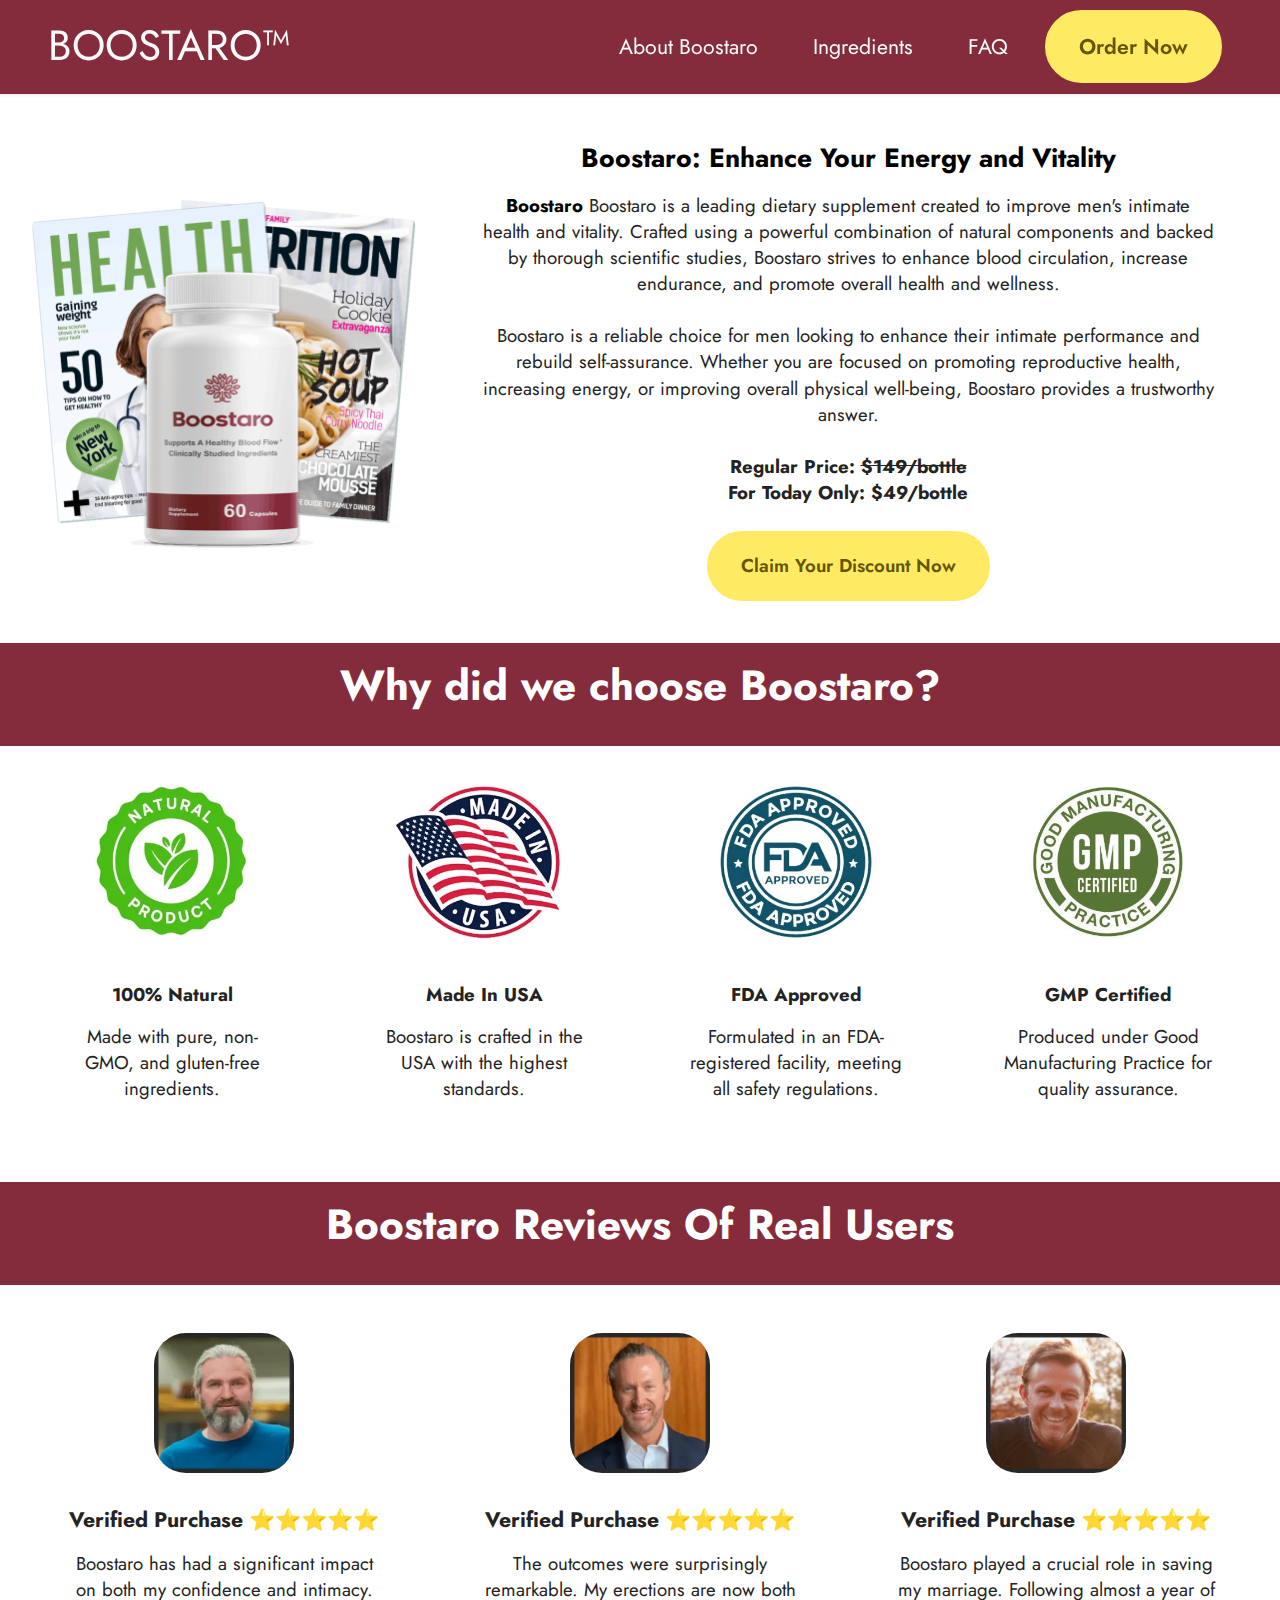
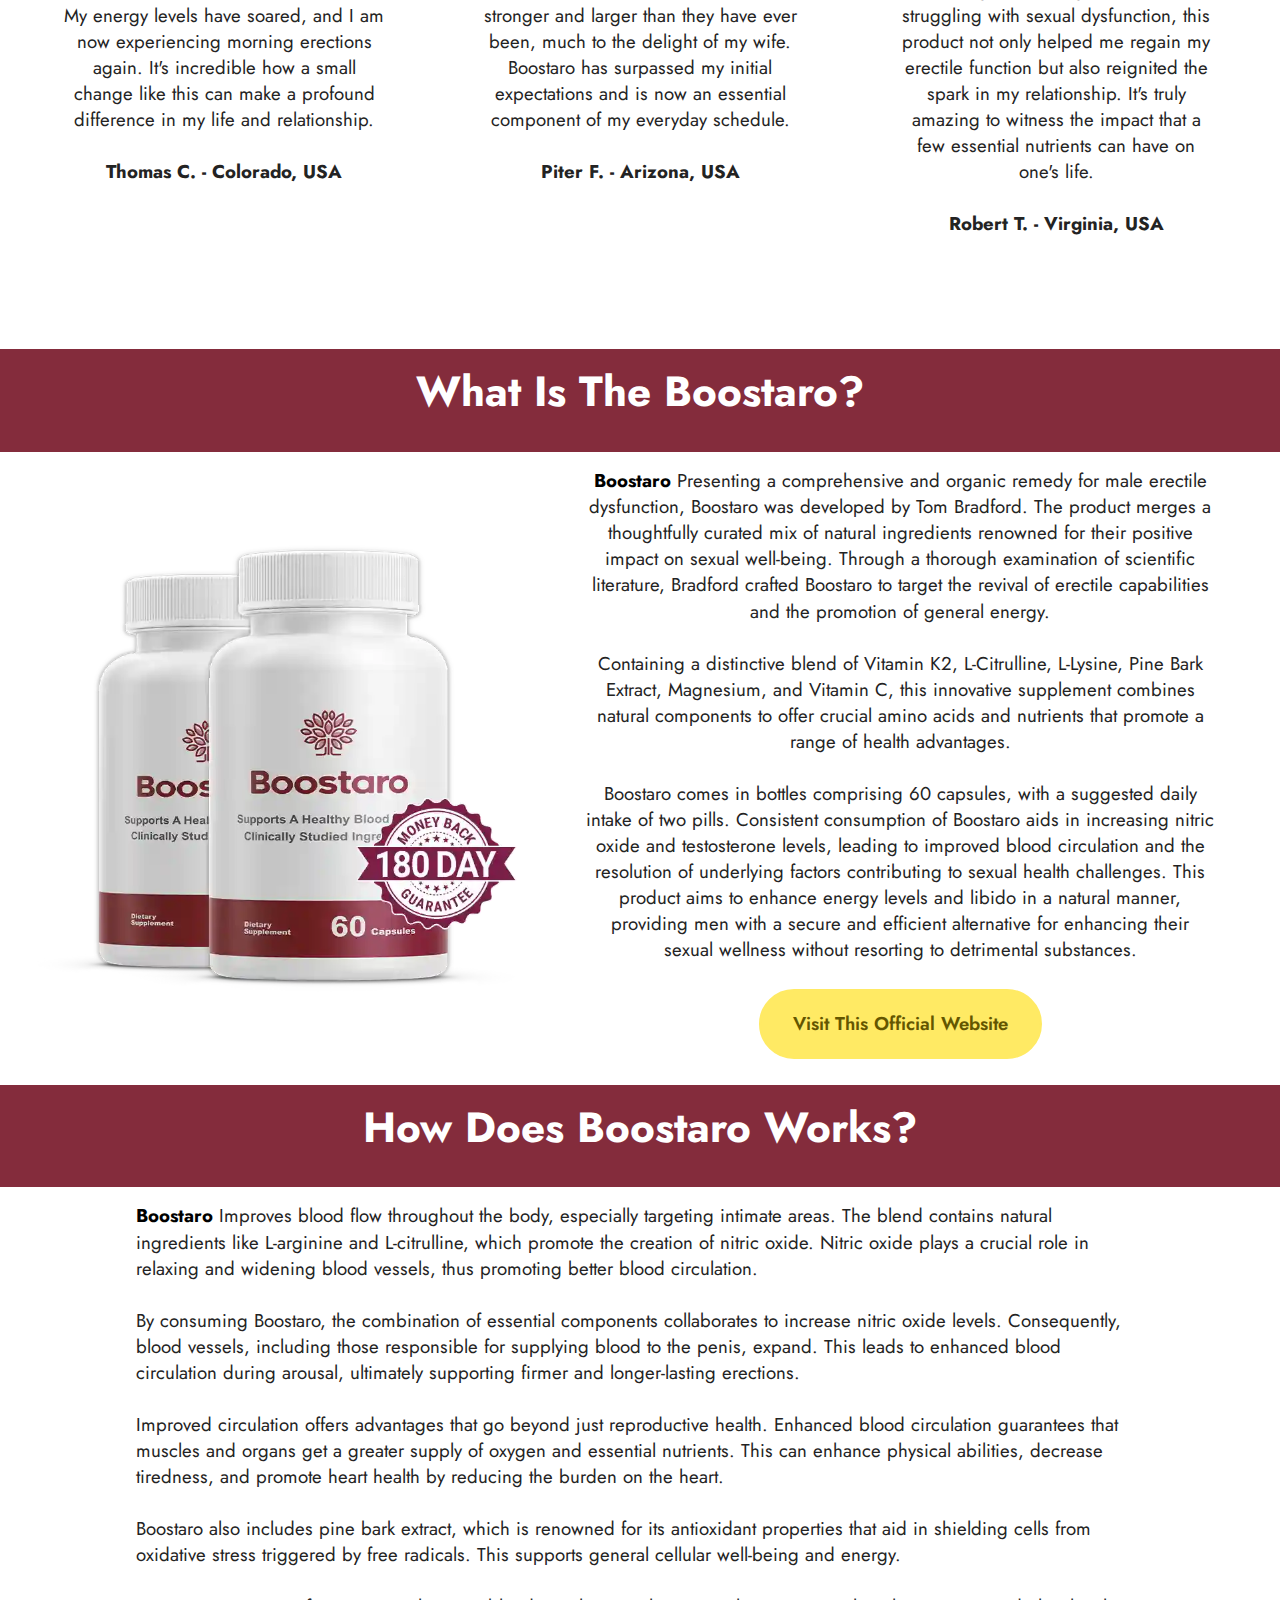
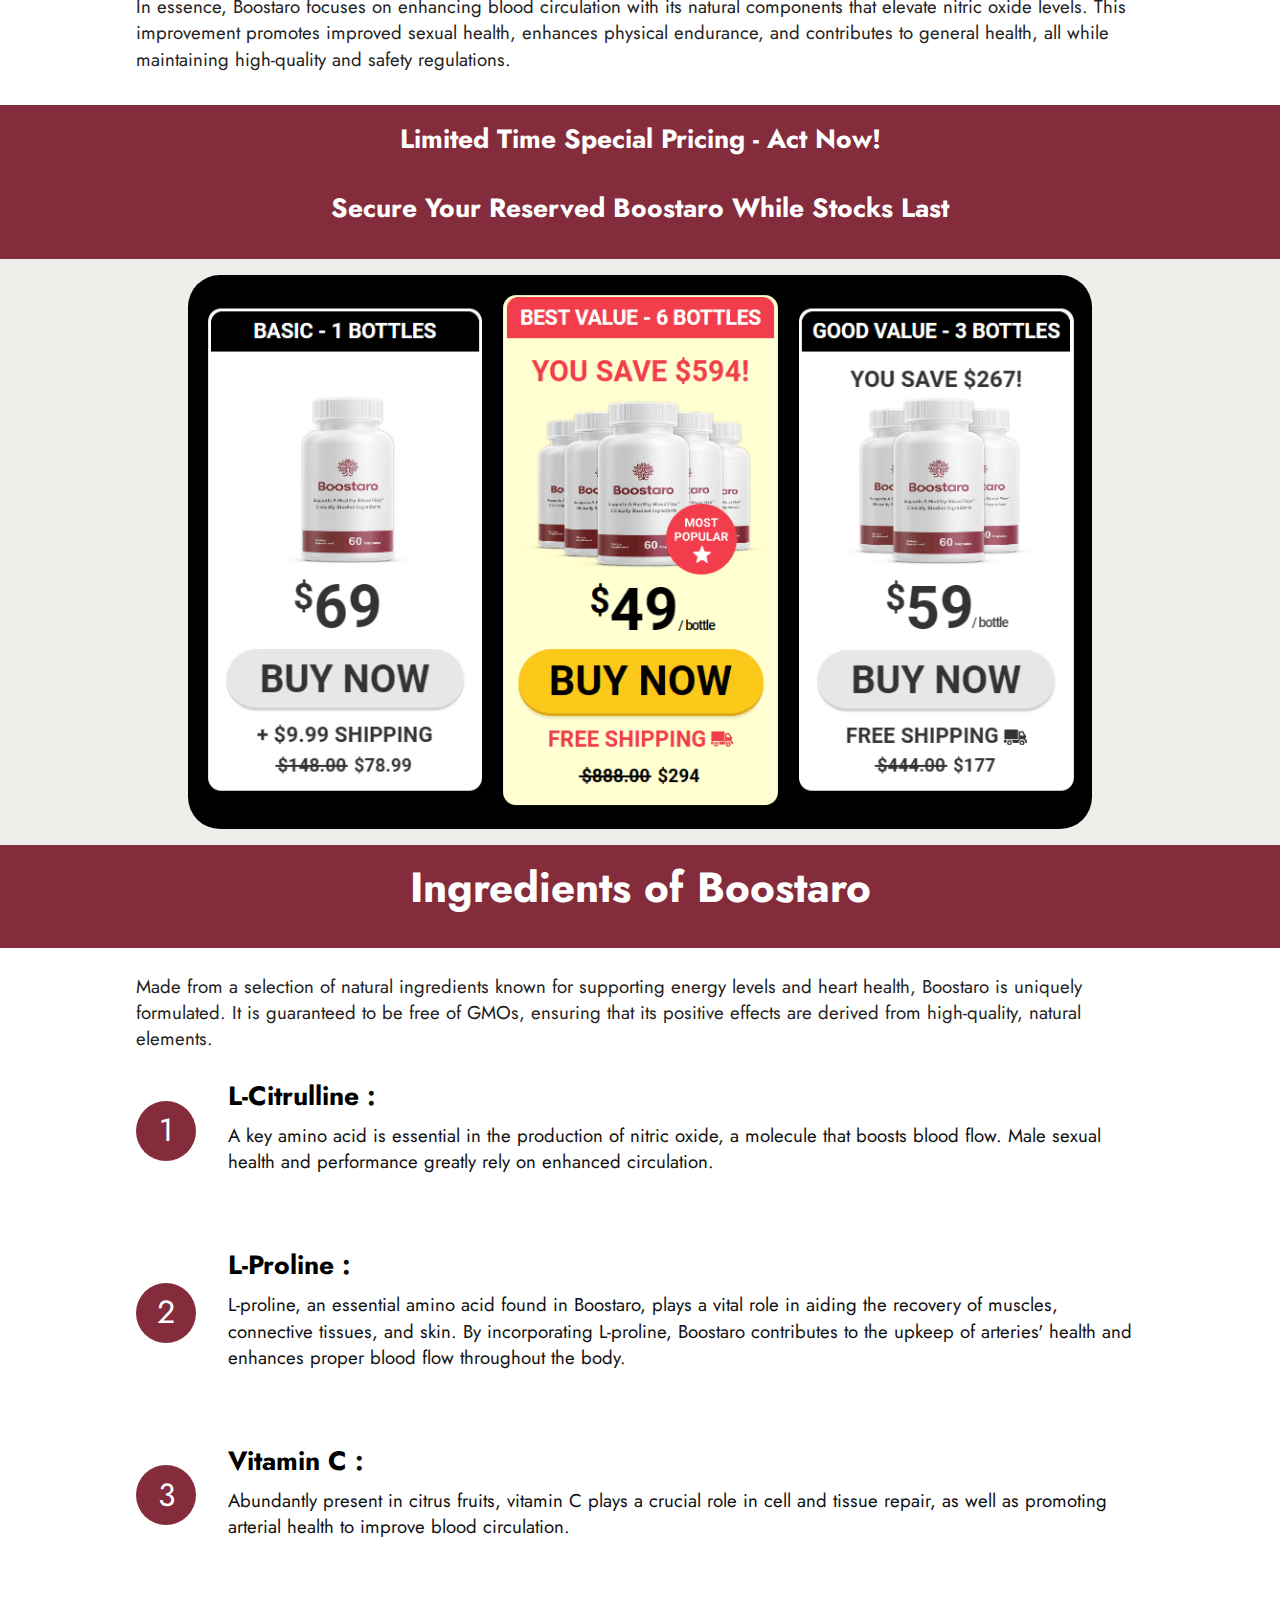
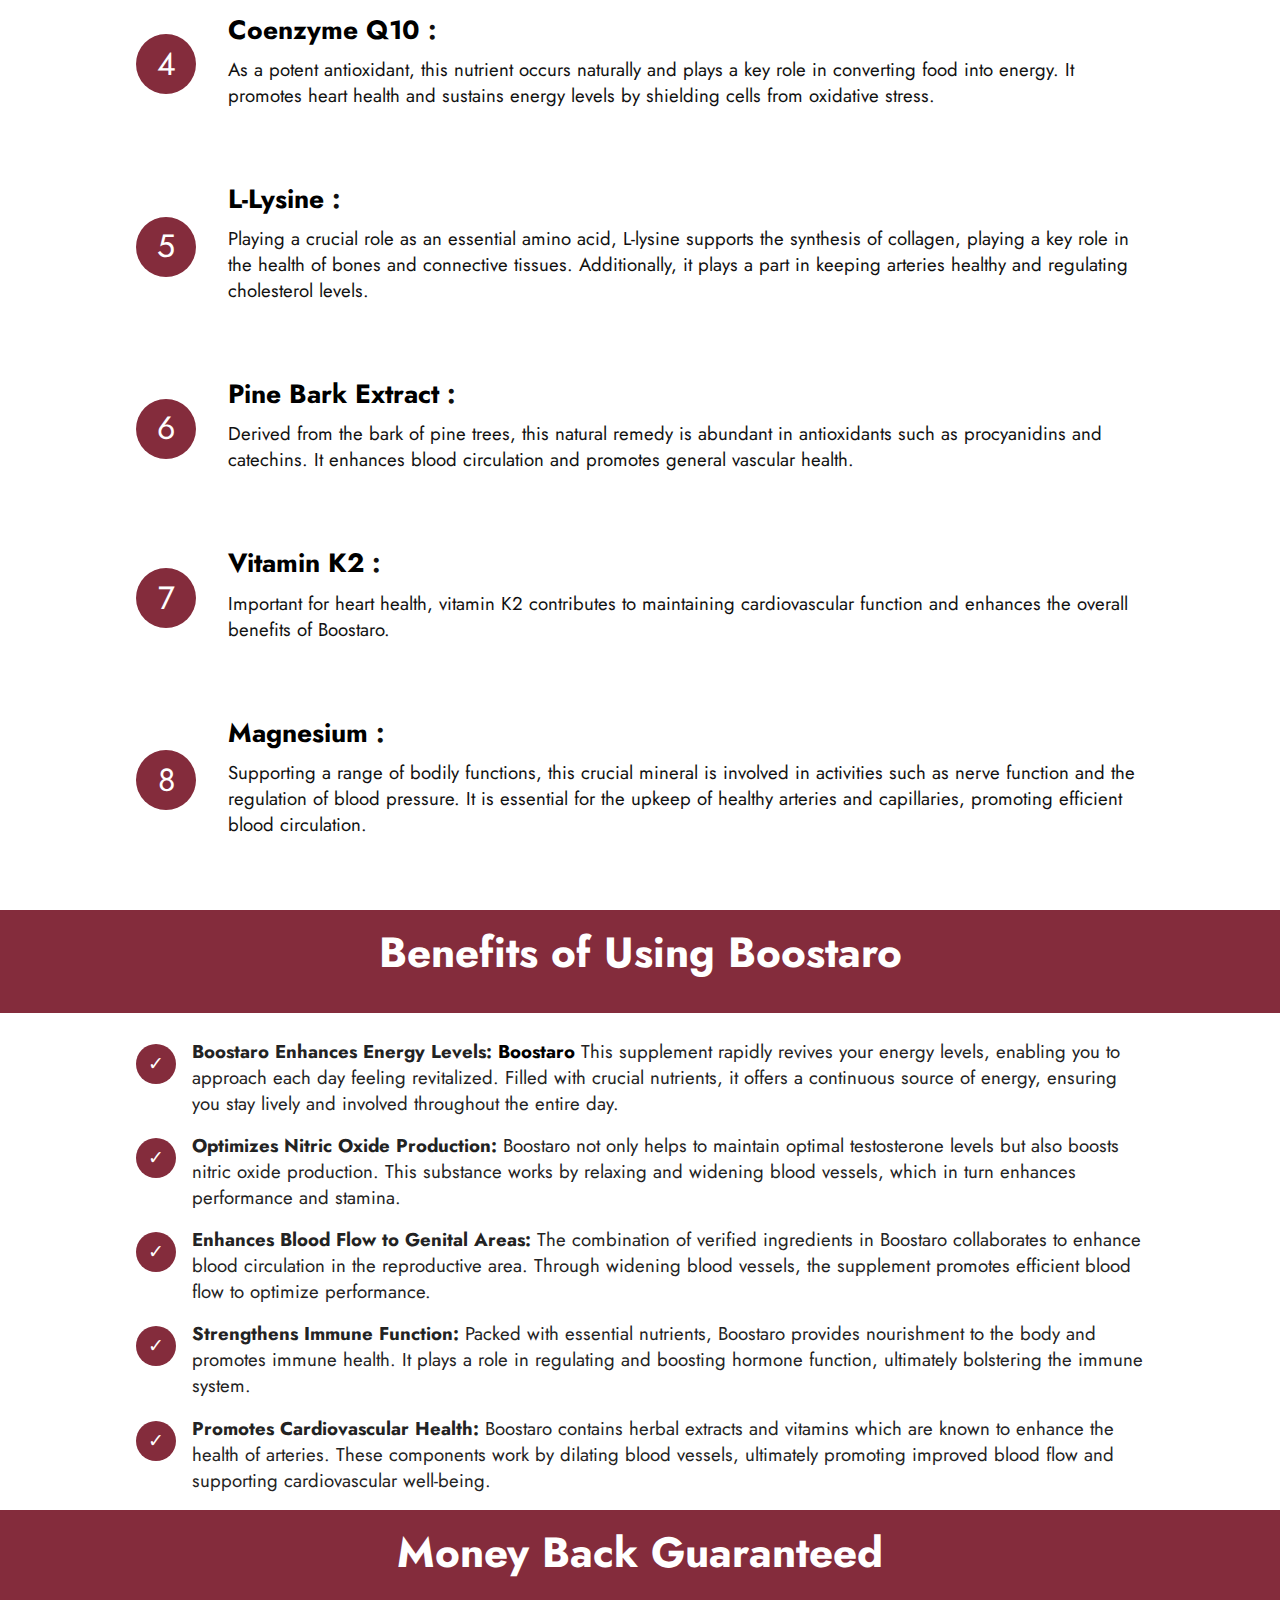
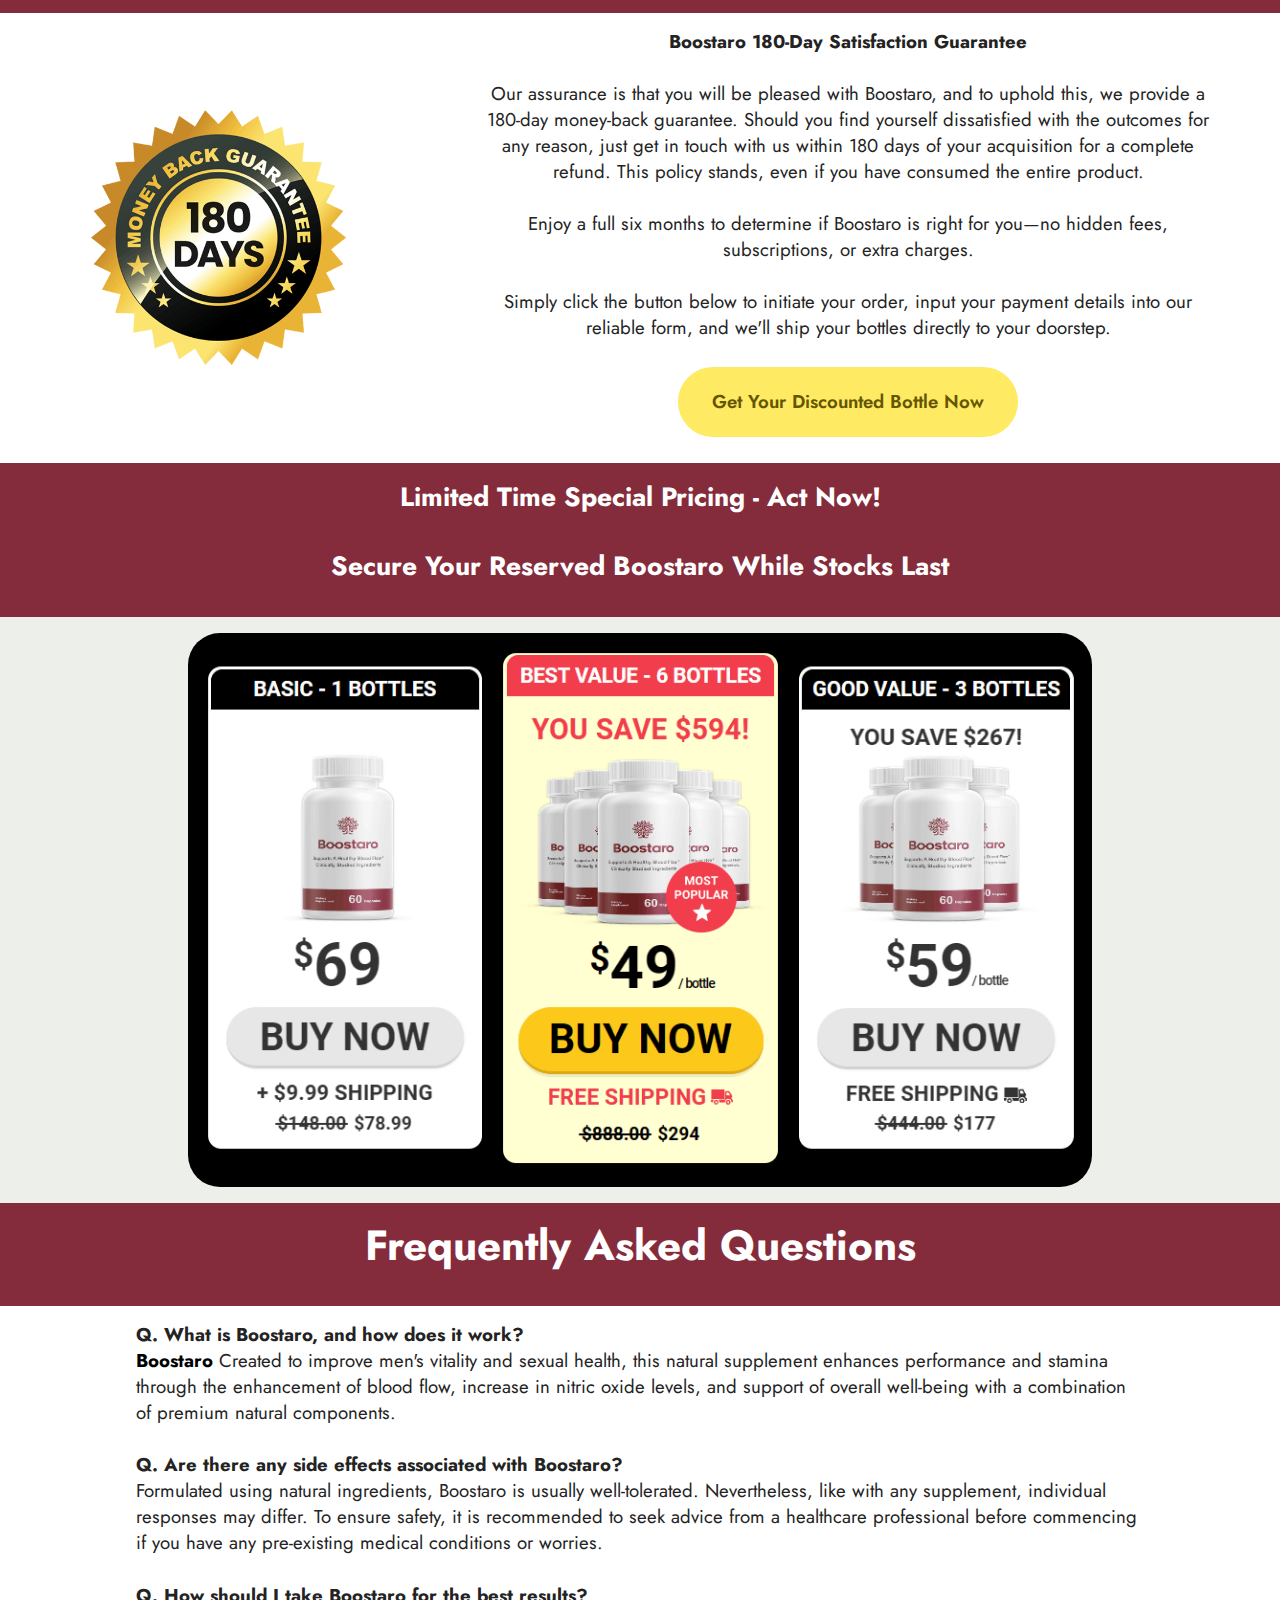
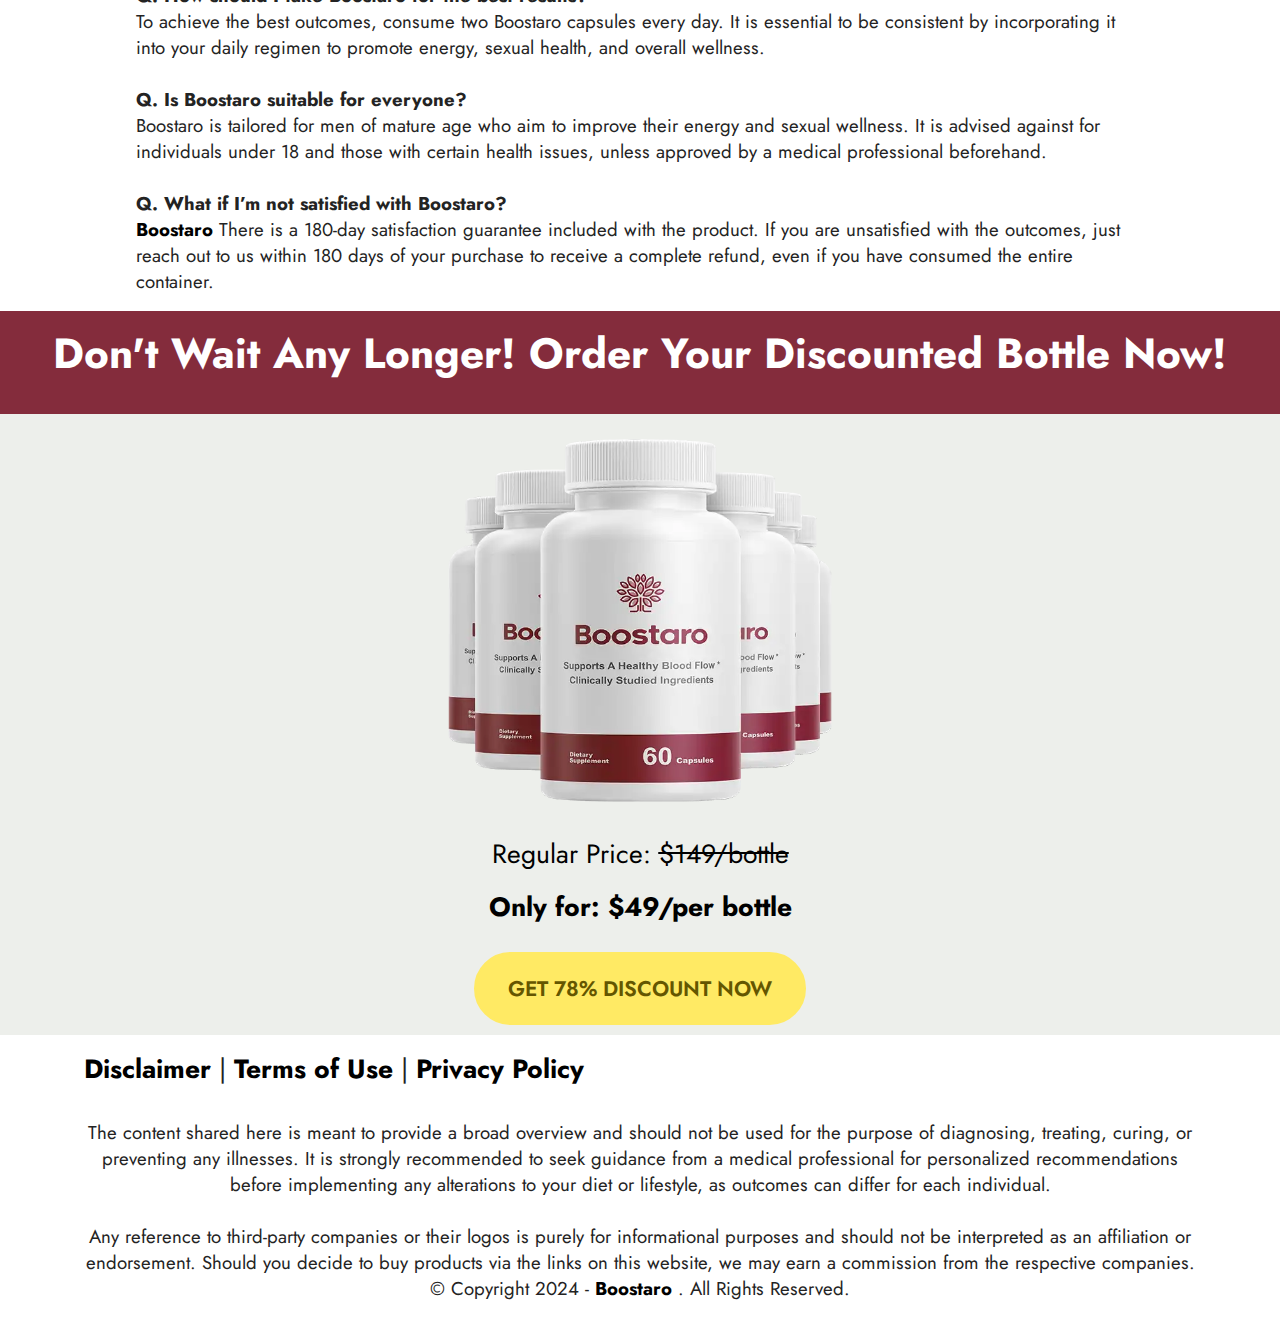
==== commit 48db05d5: "Update index.html" ====
--- a/index.html
+++ b/index.html
@@ -90,7 +90,7 @@
  </head>
  <body>
   <section class="menu menu2 cid-ucqXxzp51l" data-bs-version="5.1" id="Boostaro" once="menu">
-   <nav class="navbar navbar-dropdown navbar-fixed-top navbar-expand-lg">
+   <nav class="navbar navbar-dropdown navbar-fixed-top navbar-expand-lg"!important style="width:100%;">
     <div class="container">
      <div class="navbar-brand">
       <span class="navbar-caption-wrap">
